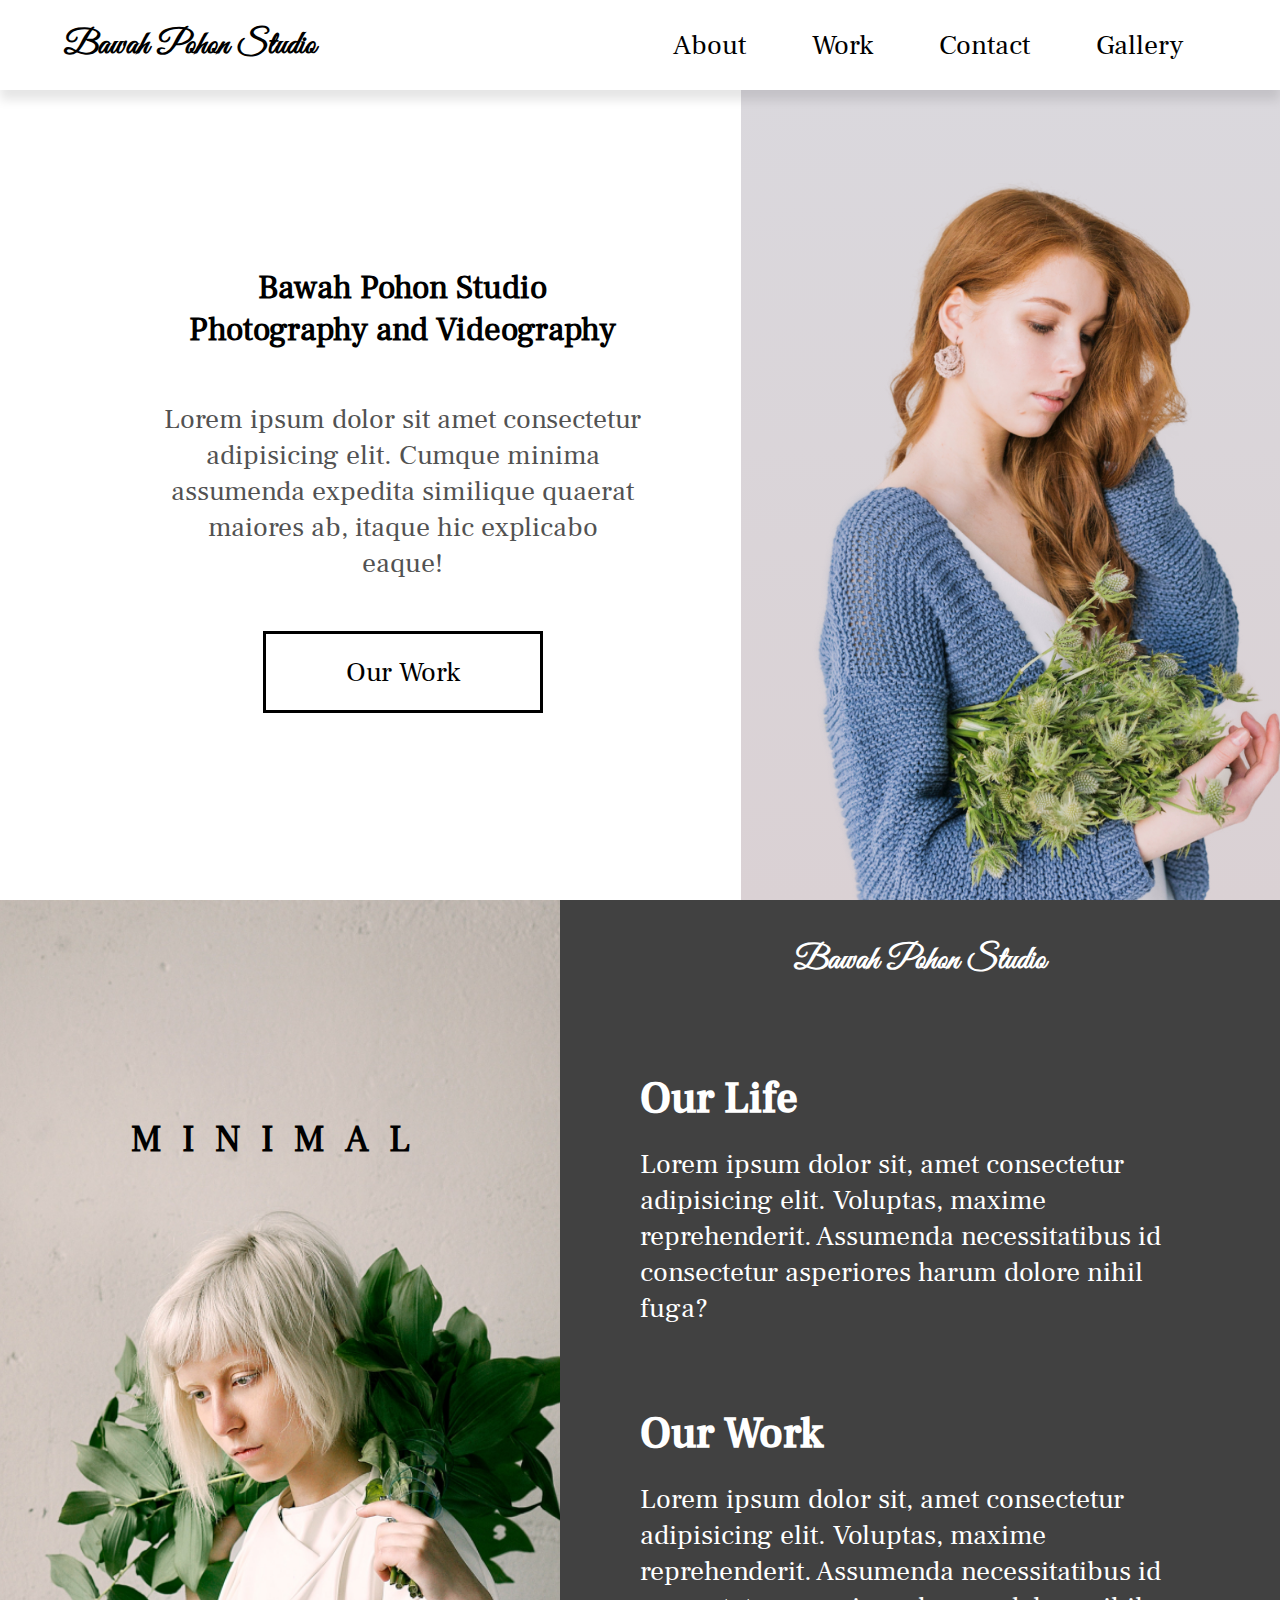
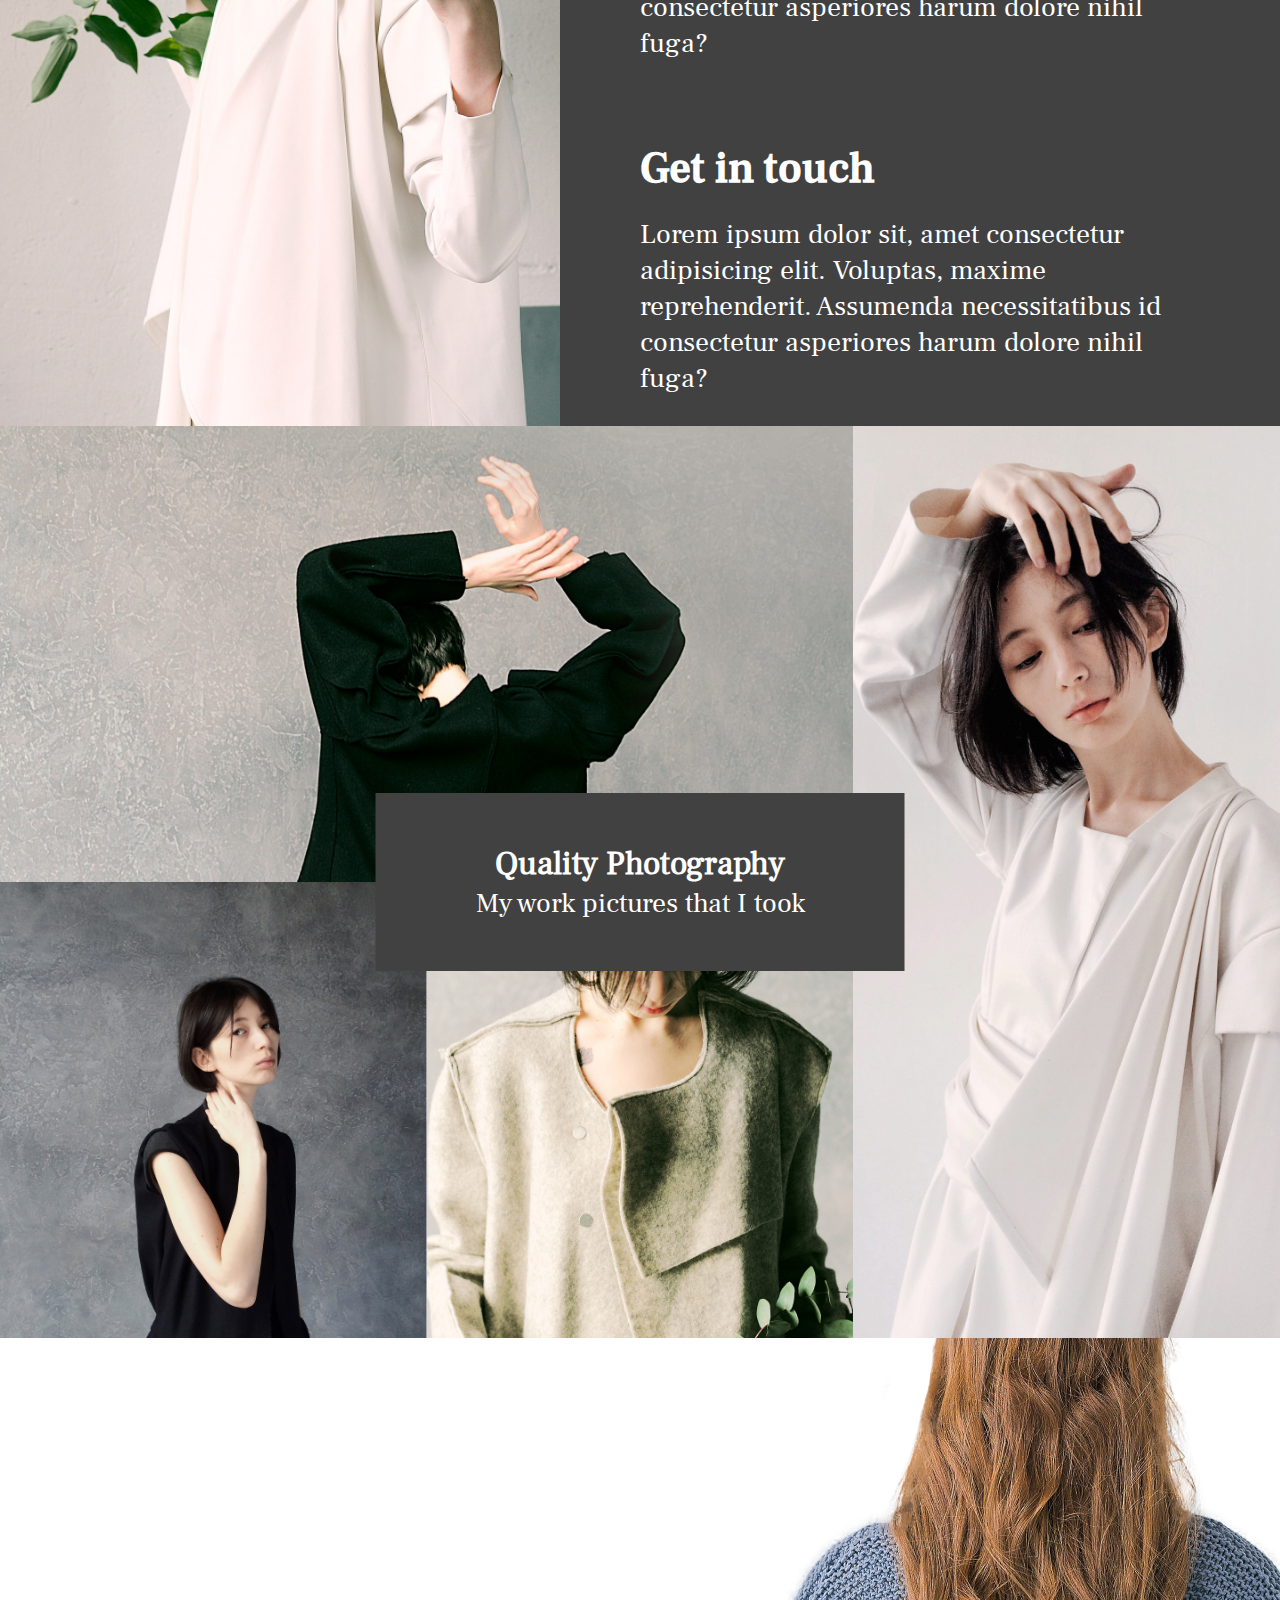
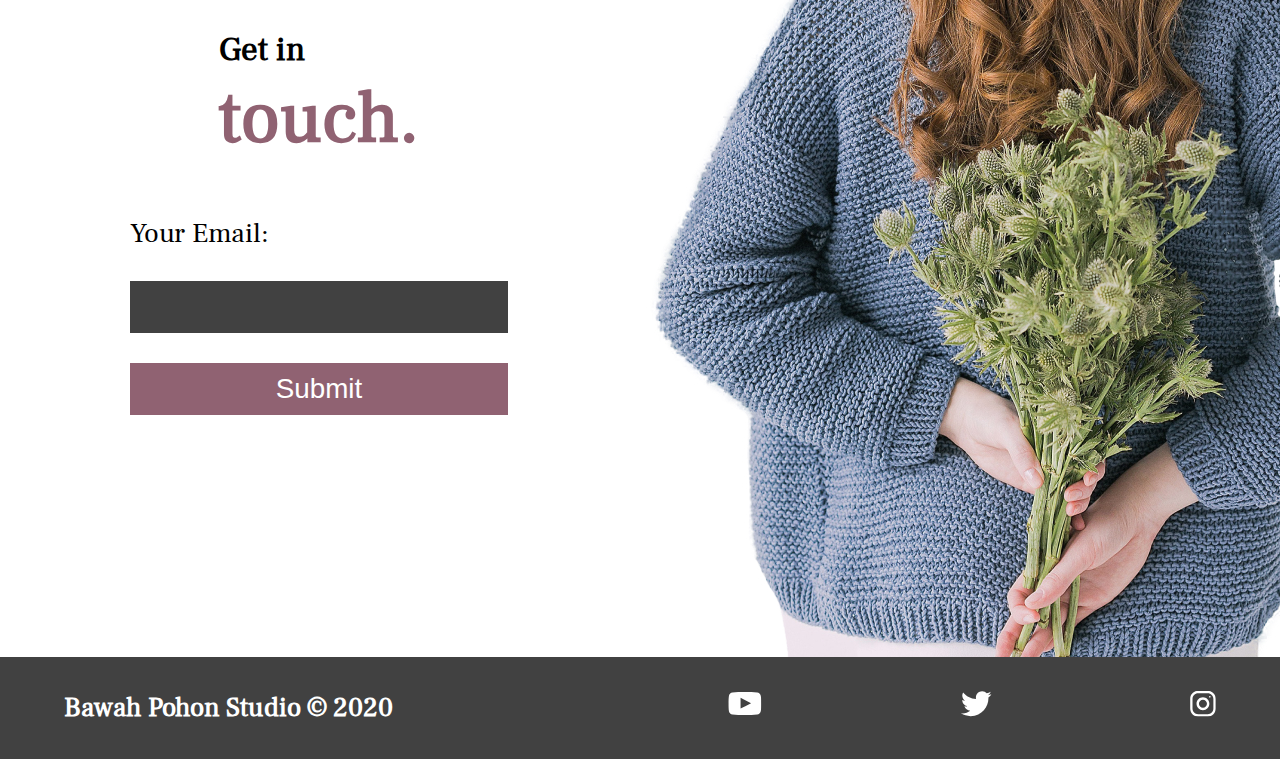
==== index.html @ bdc80bee "push" ====
<!DOCTYPE html>
<html lang="en">
  <head>
    <meta charset="UTF-8" />
    <meta name="viewport" content="width=device-width, initial-scale=1.0" />
    <meta http-equiv="X-UA-Compatible" content="ie=edge" />
    <meta
      name="description"
      content="Professional Photographer available for weddings and special events."
    />
    <meta name="robots" content="index,follow" />
    <link rel="stylesheet" href="./style.css" />
    <link rel="icon" href="./img/LOGO-07.png">
    <title>Bawah Pohon Studio | Photography and Videography</title>
  </head>
  <body>
    <header class="main-head">
      <nav>
        <h1 id="logo">Bawah Pohon Studio</h1>
        <ul class="nav-links">
          <li><a href="#about">About</a></li>
          <li><a href="#work">Work</a></li>
          <li><a href="#contact">Contact</a></li>
          <li class="dropdown"><a href="gallery.html">Gallery</a></li>
        </ul>
        
        <div class="burger">
          <span class="line1"></span>
          <span class="line2"></span>
          <span class="line3"></span>
        </div>
      </nav>
    </header>
    <main>
      <section class="hero">
        <div class="hero-introduction flex">
          <h2>
            Bawah Pohon Studio <br />
            Photography and Videography
          </h2>
          <p>
            Lorem ipsum dolor sit amet consectetur adipisicing elit. Cumque
            minima assumenda expedita similique quaerat maiores ab, itaque hic
            explicabo eaque!
          </p>
          <a href="#gallery">Our Work</a>
        </div>
        <div class="hero-images">
          <img
            class="hero-elena"
            src="./img/elena-joy.png"
            alt="picture of elena joy"
          />
          <img src="./img/plant1.png" alt="" class="plant1 plant" />
          <img src="./img/plant2.png" alt="" class="plant2 plant" />
        </div>
      </section>
      <section class="about" id="about">
        <div class="about-image">
          <h5>MINIMAL</h5>
          <img src="./img/about-image.png" alt="portrait-picture" />
        </div>
        <div class="about-text flex" id="work">
          <h2>Bawah Pohon Studio</h2>
          <div class="about-life">
            <h3>Our Life</h3>
            <p>
              Lorem ipsum dolor sit, amet consectetur adipisicing elit.
              Voluptas, maxime reprehenderit. Assumenda necessitatibus id
              consectetur asperiores harum dolore nihil fuga?
            </p>
          </div>
          <div class="about-work">
            <h3>Our Work</h3>
            <p>
              Lorem ipsum dolor sit, amet consectetur adipisicing elit.
              Voluptas, maxime reprehenderit. Assumenda necessitatibus id
              consectetur asperiores harum dolore nihil fuga?
            </p>
          </div>
          <div class="about-contact">
            <h3>Get in touch</h3>
            <p>
              Lorem ipsum dolor sit, amet consectetur adipisicing elit.
              Voluptas, maxime reprehenderit. Assumenda necessitatibus id
              consectetur asperiores harum dolore nihil fuga?
            </p>
          </div>
        </div>
      </section>
      <div class="gallery" id="gallery">
        <header class="gallery-head">
          <h2>Quality Photography</h2>
          <p>My work pictures that I took</p>
        </header>
        <img class="gallery1" src="./img/gallery-1.jpg" alt="man in suit" />
        <img class="gallery2" src="./img/gallery-2.jpg" alt="lady in coat" />
        <img class="gallery3" src="./img/gallery-3.jpg" alt="lady in t-shirt" />
        <img class="gallery4" src="./img/gallery-4.jpg" alt="lady in jacket" />
      </div>
      <section class="contact" id="contact">
        <div class="form-wrapper flex">
          <h2>
            Get in <br />
            <span> touch.</span>
          </h2>
          <form>
            <label for="email">Your Email:</label>
            <input type="email" id="email" required />
            <button type="submit">Submit</button>
          </form>
        </div>
        <img src="./img/contact-image.jpg" alt="elena-joy" />
      </section>
    </main>
    <footer>
      <h4>Bawah Pohon Studio &copy; 2020</h4>
      <ul>
        <li>
          <a href="#"
            ><img src="./img/youtube-symbol 1.svg" alt="youtube-social-media"
          /></a>
        </li>
        <li>
          <a href="#"
            ><img src="./img/twitter 1.svg" alt="twitter-social-media"
          /></a>
        </li>
        <li>
          <a href="#"><img src="./img/instagram 1.svg" alt="instagram"/></a>
        </li>
      </ul>
    </footer>

    <script src="app.js"></script>
  </body>
</html>
---- style.css ----
/* Global Styles */

* {
  margin: 0;
  padding: 0;
  box-sizing: border-box;
}

@font-face {
  font-family: "Ruhl";
  src: url("/fonts/FrankRuhlLibre-Regular.ttf");
}
@font-face {
  font-family: "Ruhl Medium";
  src: url("/fonts/FrankRuhlLibre-Medium.ttf");
}
@font-face {
  font-family: "Vibes";
  src: url("/fonts/GreatVibes-Regular.ttf");
}

html {
  font-size: 62.5%;
  --header1: calc(2rem + 1vw);
  --header2: calc(2rem + 1vw);
  --header3: calc(3rem + 1vw);
  --header4: calc(2.4rem + 1vw);
  --text: calc(1.5rem + 1vw);
  --big: calc(6rem + 1vw);
  --special-color: #906272;
  --background-color: #414141;
  --gray-text: #525252;
  scroll-behavior: smooth;
}

h1 {
  font-size: var(--header1);
}
li,
button,
label,
input,
a,
p {
  font-size: var(--text);
}
h2 {
  font-size: var(--header2);
}
h3 {
  font-size: var(--header3);
}
h4,
h5 {
  font-size: var(--header4);
}

ul {
  list-style: none;
}
a {
  text-decoration: none;
  color: black;
}
.flex {
  display: flex;
  flex-direction: column;
  justify-content: center;
  align-items: center;
}
body {
  font-family: "Ruhl", sans-serif;
  animation: opening 1s ease-in-out forwards;
}
h1 {
  font-family: "Vibes", sans-serif;
}

/* Nav Section */
.main-head {
  box-shadow: 0px 10px 10px rgba(0, 0, 0, 0.1);
  z-index: 2;
  position: relative;
}

nav {
  width: 90%;
  margin: auto;
  display: flex;
  align-items: center;
  min-height: 10vh;
  padding: 2rem 0rem;
}

#logo {
  
    flex: 1 1 20rem;
}
.nav-links {
  display: flex;
  justify-content: space-around;
  flex: 1 1 20rem;
}
.hero {
  min-height: 90vh;
  width: 95%;
  margin: 0 0 0 auto;
  display: flex;
  flex-wrap: wrap;
  overflow: hidden;
}

.hero-introduction {
  flex: 2 1 40rem;
  text-align: center;
  font-size: 5rem;
}
.hero-introduction p {
  padding: 5rem 10rem;
  color: var(--gray-text);
}
.hero-introduction h2 {
  padding-top: 3rem;
}
.hero-introduction a {
  padding: 2rem 8rem;
  border: 3px solid black;
  margin-bottom: 4rem;
}

.hero-images {
  flex: 1 1 40rem;
  background: linear-gradient(#dad8dd, #dad1d4);
  position: relative;
  z-index: 1;
}
.hero-elena {
  width: 100%;
  height: 100%;
  object-fit: cover;
}

.plant {
  position: absolute;
  bottom: 0;
  left: -20%;
  z-index: -1;
  transform: translateY(10%) rotateZ(-10deg) rotateX(-90deg);
  animation: plant-entrance 1.5s ease-in-out 0.5s forwards,
    plant-shake 2.5s infinite ease alternate-reverse 2s;
  transform-origin: bottom;
  max-height: 80%;
}
.plant2 {
  left: 40%;
}
.selectbox{
  display:flex;
  flex-wrap: wrap;
  justify-content:center;
  align-items: center;
}
.kotak {
  display: flex;
  
  
}
.kotak input{
  display: flex;
  width:5rem;
}
.kotak button{
  display: flex;
}
.kotak select {
  background-color: white;
  color: black;
  padding :12px;
  width: 250px;
  border :none;
  font-size: 20px;
  box-shadow: 0 5px 25px rgba(0, 0, 0, 0.2);
  -webkit-appearance: button;
  appearance: button;
  outline :none;
}

.kotakbefore {
  content: f13a;
  font-family: FontAwesome;
  position: absolute;
  top: 0;
  right :0;
  width: 20%;
  height: 100%;
  text-align :center;
  font-size: 28px;
  line-height: 45px;
  color: rgba(255, 255, 255, 0.5);
  background-color: rgba(255, 255, 255, 0.1);
  pointer-events: none;
}

.kotakhoverbefore {
  color: rgba(255, 255, 255, 0.6);
  background-color: rgba(255, 255, 255, 0.2);
}

.kotak select option {
  padding: 30px;
}

/*ANIMATIONS */

@keyframes opening {
  from {
    opacity: 0;
  }
  to {
    opacity: 1;
  }
}

@keyframes plant-entrance {
  from {
    transform: translateY(10%) rotateZ(-10deg) rotateX(-90deg);
  }
  to {
    transform: translateY(0%) rotateZ(0deg) rotateX(0deg);
  }
}
@keyframes plant-shake {
  from {
    transform: rotateZ(-5deg);
  }
  to {
    transform: rotateZ(0deg);
  }
}

.burger,
.menu-check {
  display: none;
}

/* ABOUT SECTION */

.about {
  min-height: 100vh;
  display: flex;
  flex-wrap: wrap;
}
.about-text {
  color: white;
  background: var(--background-color);
  flex: 2 1 40rem;
  justify-content: space-around;
}
.about-text div {
  padding: 3rem 8rem;
}
.about-text h3 {
  padding: 2rem 0rem;
  font-family: "Ruhl Medium";
}
.about-text h2 {
  font-family: "Vibes";
  padding: 4rem;
}
.about-image {
  flex: 1 1 40rem;
  position: relative;
}
.about-image h5 {
  position: absolute;
  letter-spacing: 2rem;
  top: 20%;
  left: 50%;
  transform: translate(-50%, -20%);
}
.about-image img {
  width: 100%;
  height: 100%;
  object-fit: cover;
}
/* Gallery */
.gallery {
  display: grid;
  min-height: 100vh;
  grid-template-columns: repeat(3, 1fr);
  position: relative;
}
.gallery img {
  width: 100%;
  height: 100%;
  object-fit: cover;
}
.gallery1 {
  grid-column: 1/3;
}
.gallery2 {
  grid-column: 3/4;
  grid-row: 1/3;
}
.gallery-head {
  position: absolute;
  top: 50%;
  left: 50%;
  transform: translate(-50%, -50%);
  color: white;
  background: var(--background-color);
  padding: 5rem 10rem;
  text-align: center;
}

/*CONTACT SECTION */

.contact {
  min-height: 90vh;
  display: flex;
  flex-wrap: wrap;
}
.form-wrapper {
  flex: 3 1 40rem;
}
.form-wrapper h2 {
  margin: 5rem 0rem;
}
.form-wrapper span {
  font-size: var(--big);
  color: var(--special-color);
}
.form-wrapper label {
  display: block;
}
.form-wrapper input {
  display: block;
  margin: 3rem 0rem;
  background: var(--background-color);
  color: white;
  border: none;
  padding: 1rem;
}
.form-wrapper button {
  padding: 1rem 8rem;
  background: var(--special-color);
  color: white;
  border: none;
  width: 100%;
}
.contact img {
  flex: 1 1 40rem;
}

/*FOOTER SECTION */
footer {
  background: var(--background-color);
  color: white;
  display: flex;
  padding: 3rem 5%;
  align-items: center;
  flex-wrap: wrap;
}
footer ul {
  display: flex;
  flex: 1 1 40rem;
  justify-content: space-between;
  align-items: center;
}
footer h4 {
  flex: 3 1 40rem;
  font-size: calc(1.4rem + 1vw);
}

button:focus {
  background: var(--background-color);
  color: white;
}
input:focus {
  border: 4px solid rgb(148, 148, 197);
}

@media screen and (max-width: 842px) {
  .hero {
    width: 100%;
  }
  .hero-introduction p {
    padding: 5rem 3rem;
  }
  /* BURGER THING */
  .burger {
    position: relative;
    display: block;
    cursor: pointer;
  }
  .burger span {
    padding: 0.2rem 2rem;
    background: var(--gray-text);
    margin: 0.5rem 0rem;
    display: block;
    transition: all 0.5s ease;
  }
  .nav-links a {
    color: white;
    font-size: var(--header3);
    text-decoration: underline;
  }
  .nav-links {
    background: var(--background-color);
    width: 100%;
    height: 100%;
    position: fixed;
    top: 0;
    left: 100%;
    flex-direction: column;
    align-items: center;
    transition: transform 1s ease;
  }

  .nav-open {
    transform: translateX(-100%);
  }

  .toggle .line1 {
    transform: rotateZ(45deg) translateY(300%);
    background: white;
  }
  .toggle .line2 {
    opacity: 0;
  }
  .toggle .line3 {
    transform: rotateZ(-45deg) translateY(-300%);
    background: white;
  }

  /*About section */
  .about-text div {
    padding: 3rem 3rem;
  }
  /* GALLERY*/
  .gallery img {
    grid-row: auto;
    grid-column: auto;
  }
  .gallery {
    grid-template-columns: repeat(auto-fit, minmax(30rem, 1fr));
  }
  .gallery-head {
    display: none;
  }
  .contact img {
    display: none;
  }
  footer ul {
    order: 1;
  }
  footer h4 {
    order: 2;
    text-align: center;
    padding: 1rem;
  }
}

@media screen and (min-width: 1700px) {
  html {
    --header1: 3rem;
    --header2: 5rem;
    --header3: 4rem;
    --header4: 3rem;
    --text: 3rem;
    --big: 8rem;
  }
}
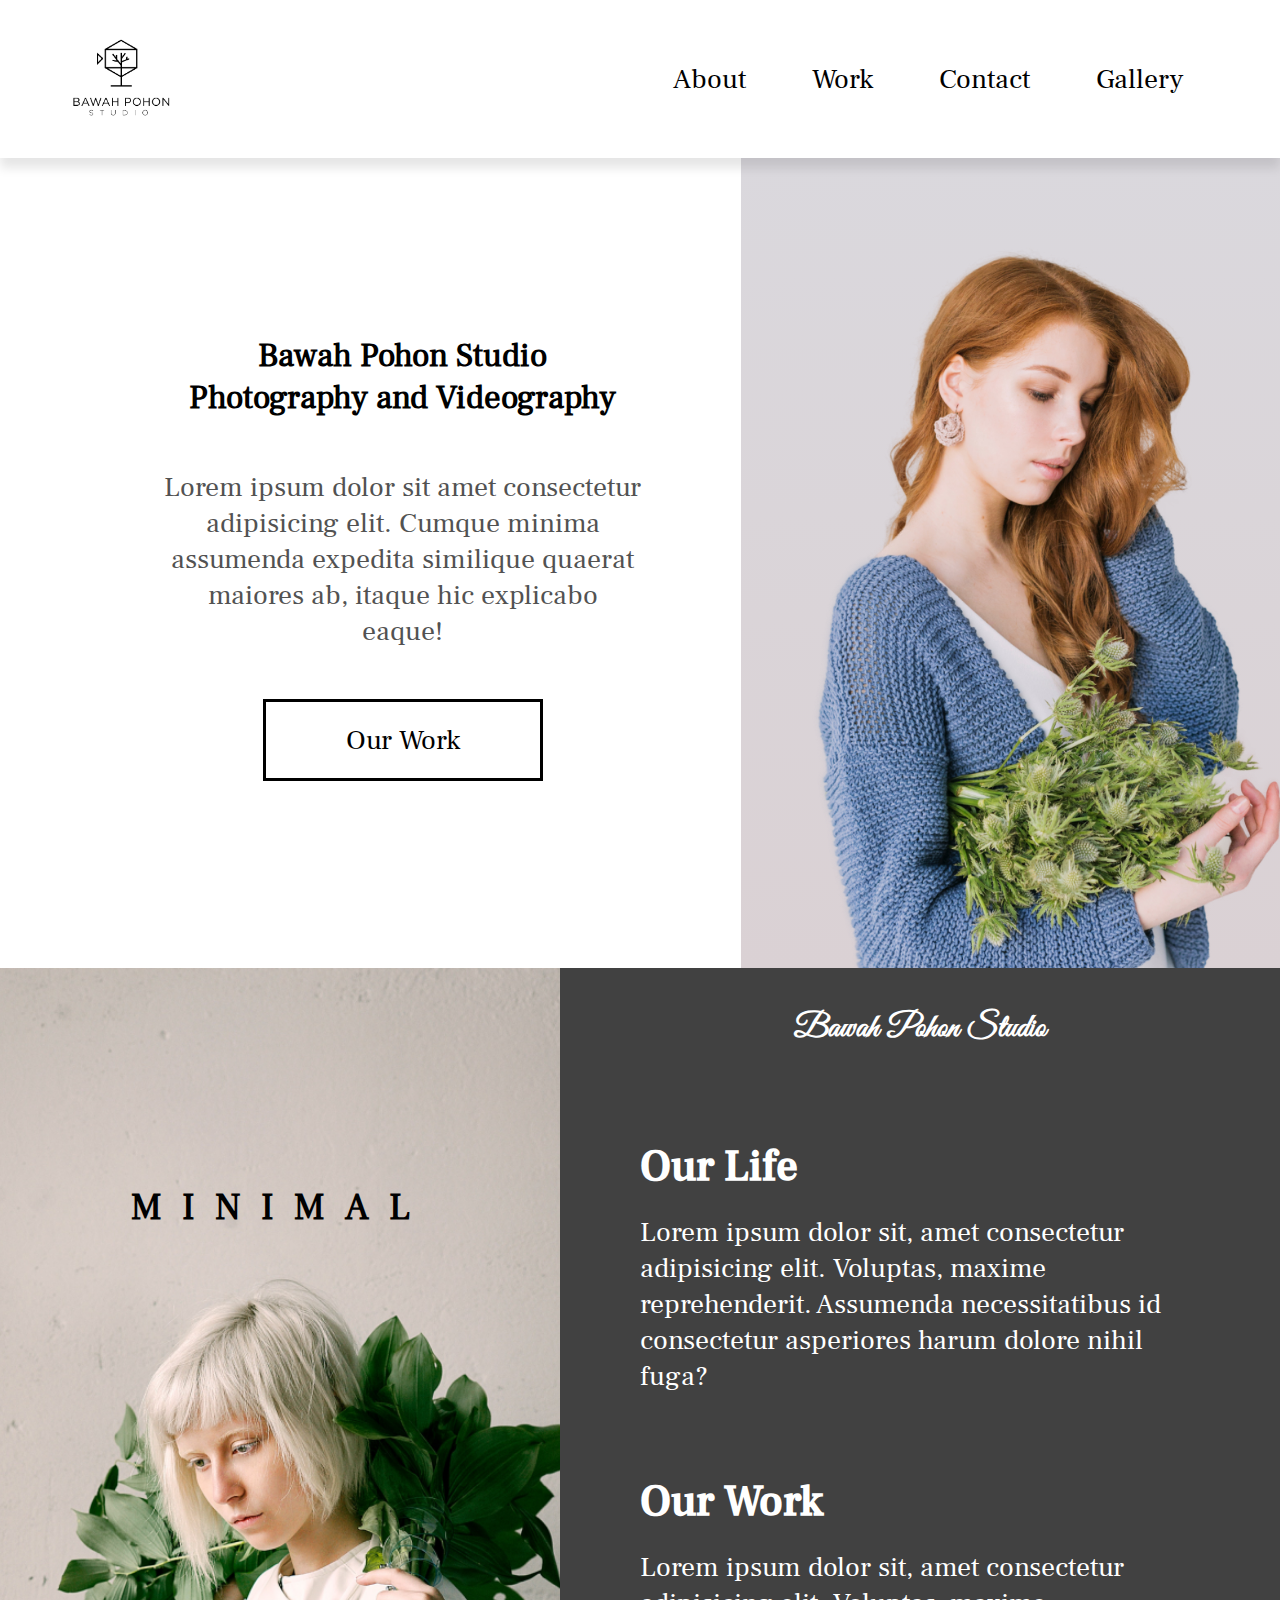
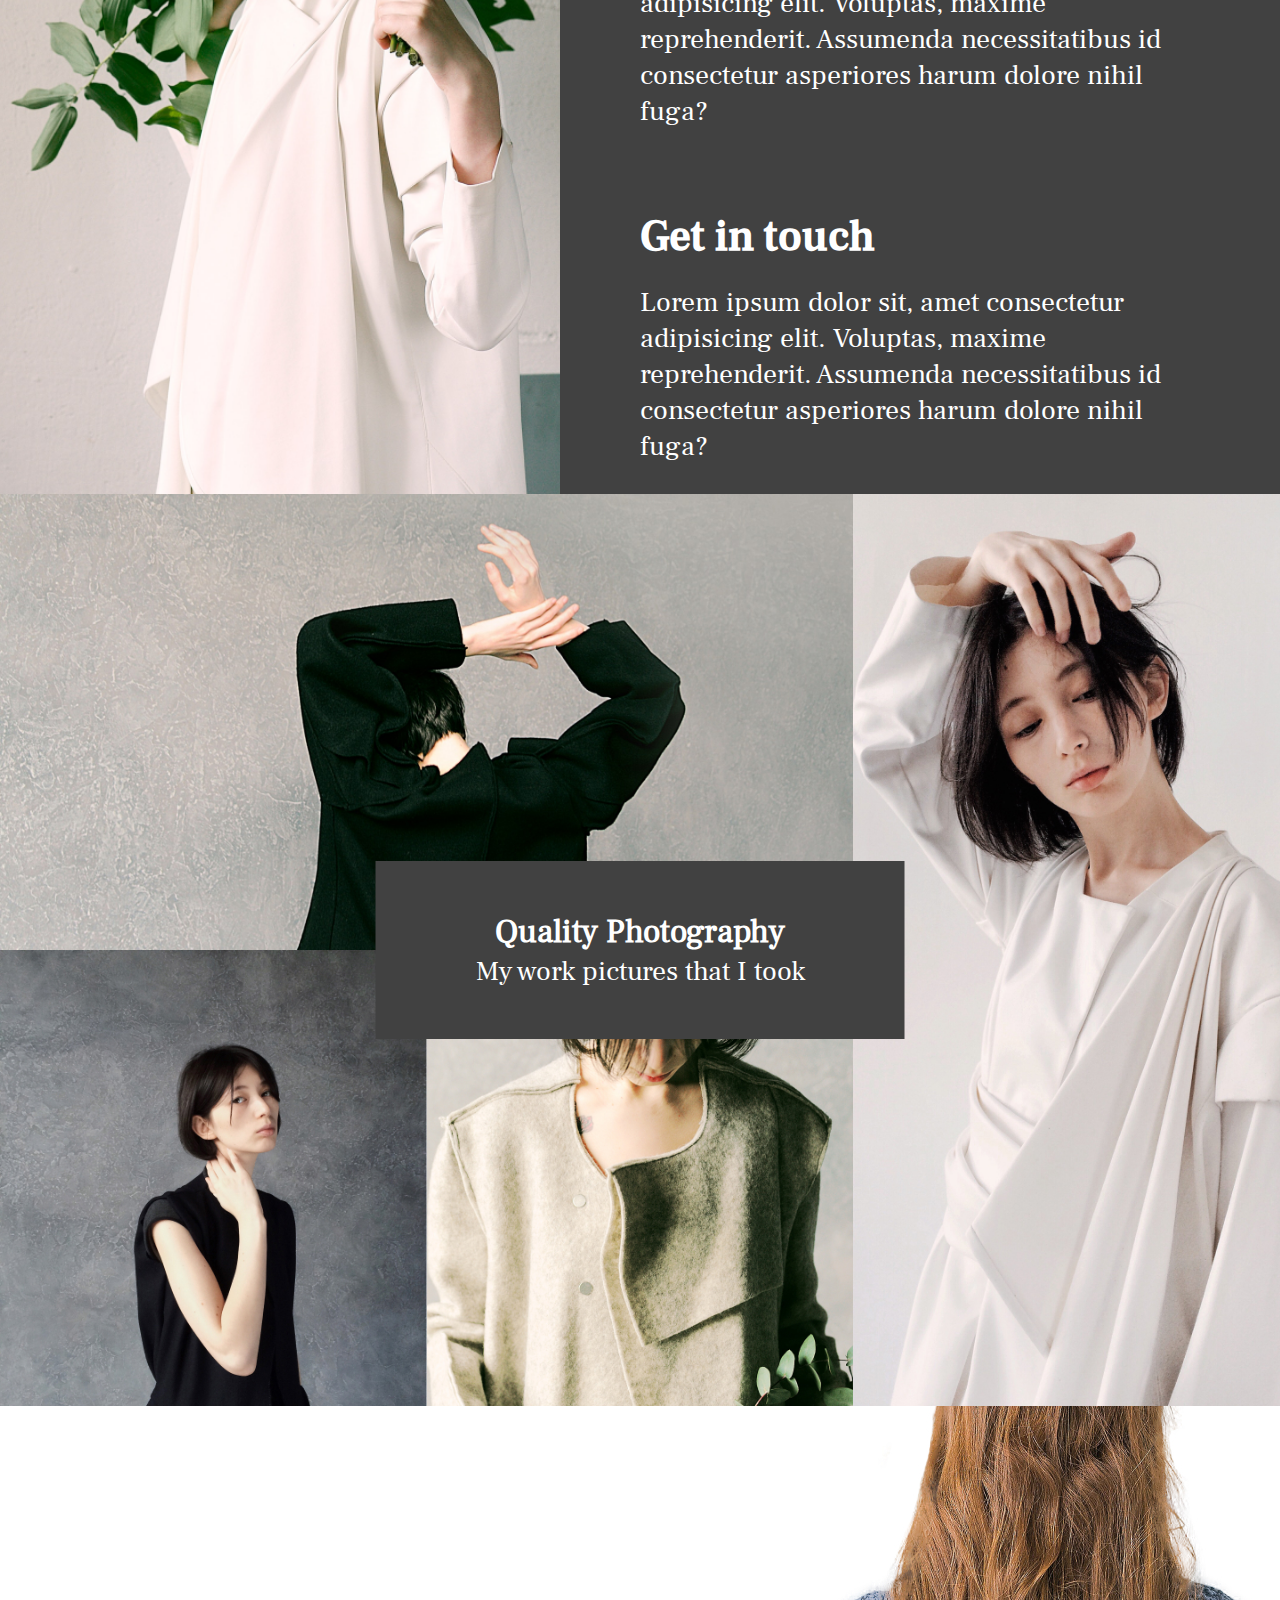
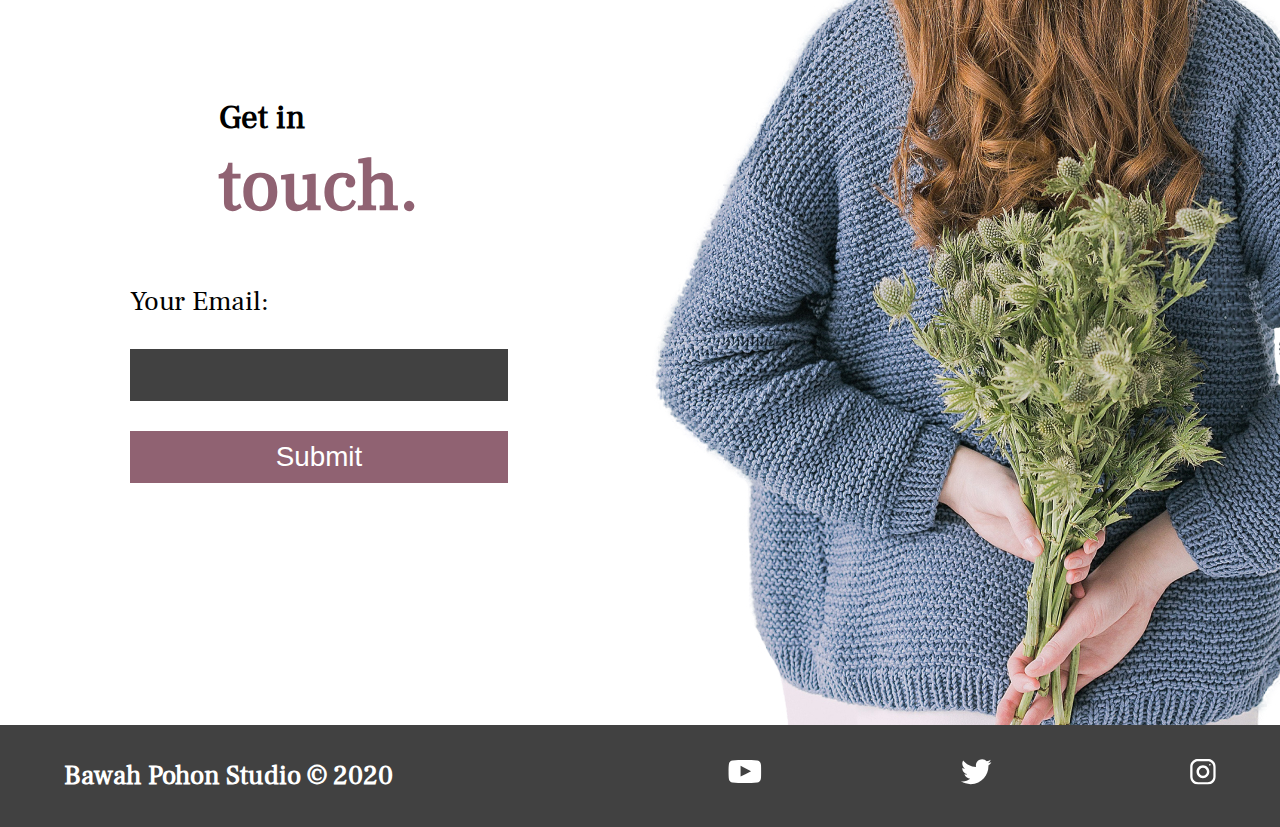
==== commit 18c3b95b: "push" ====
--- a/index.html
+++ b/index.html
@@ -16,7 +16,9 @@
   <body>
     <header class="main-head">
       <nav>
-        <h1 id="logo">Bawah Pohon Studio</h1>
+        <div id="logo">
+          <img src="./img/LOGO-07.png" alt="">
+         </div>   
         <ul class="nav-links">
           <li><a href="#about">About</a></li>
           <li><a href="#work">Work</a></li>
--- a/style.css
+++ b/style.css
@@ -8,15 +8,15 @@
 
 @font-face {
   font-family: "Ruhl";
-  src: url("/fonts/FrankRuhlLibre-Regular.ttf");
+  src: url("../fonts/FrankRuhlLibre-Regular.ttf");
 }
 @font-face {
   font-family: "Ruhl Medium";
-  src: url("/fonts/FrankRuhlLibre-Medium.ttf");
+  src: url("../fonts/FrankRuhlLibre-Medium.ttf");
 }
 @font-face {
   font-family: "Vibes";
-  src: url("/fonts/GreatVibes-Regular.ttf");
+  src: url("../fonts/GreatVibes-Regular.ttf");
 }
 
 html {
@@ -93,9 +93,15 @@
 }
 
 #logo {
-  
+  background-color: transparent;
     flex: 1 1 20rem;
 }
+
+#logo img{
+width: 20%;
+}
+
+
 .nav-links {
   display: flex;
   justify-content: space-around;
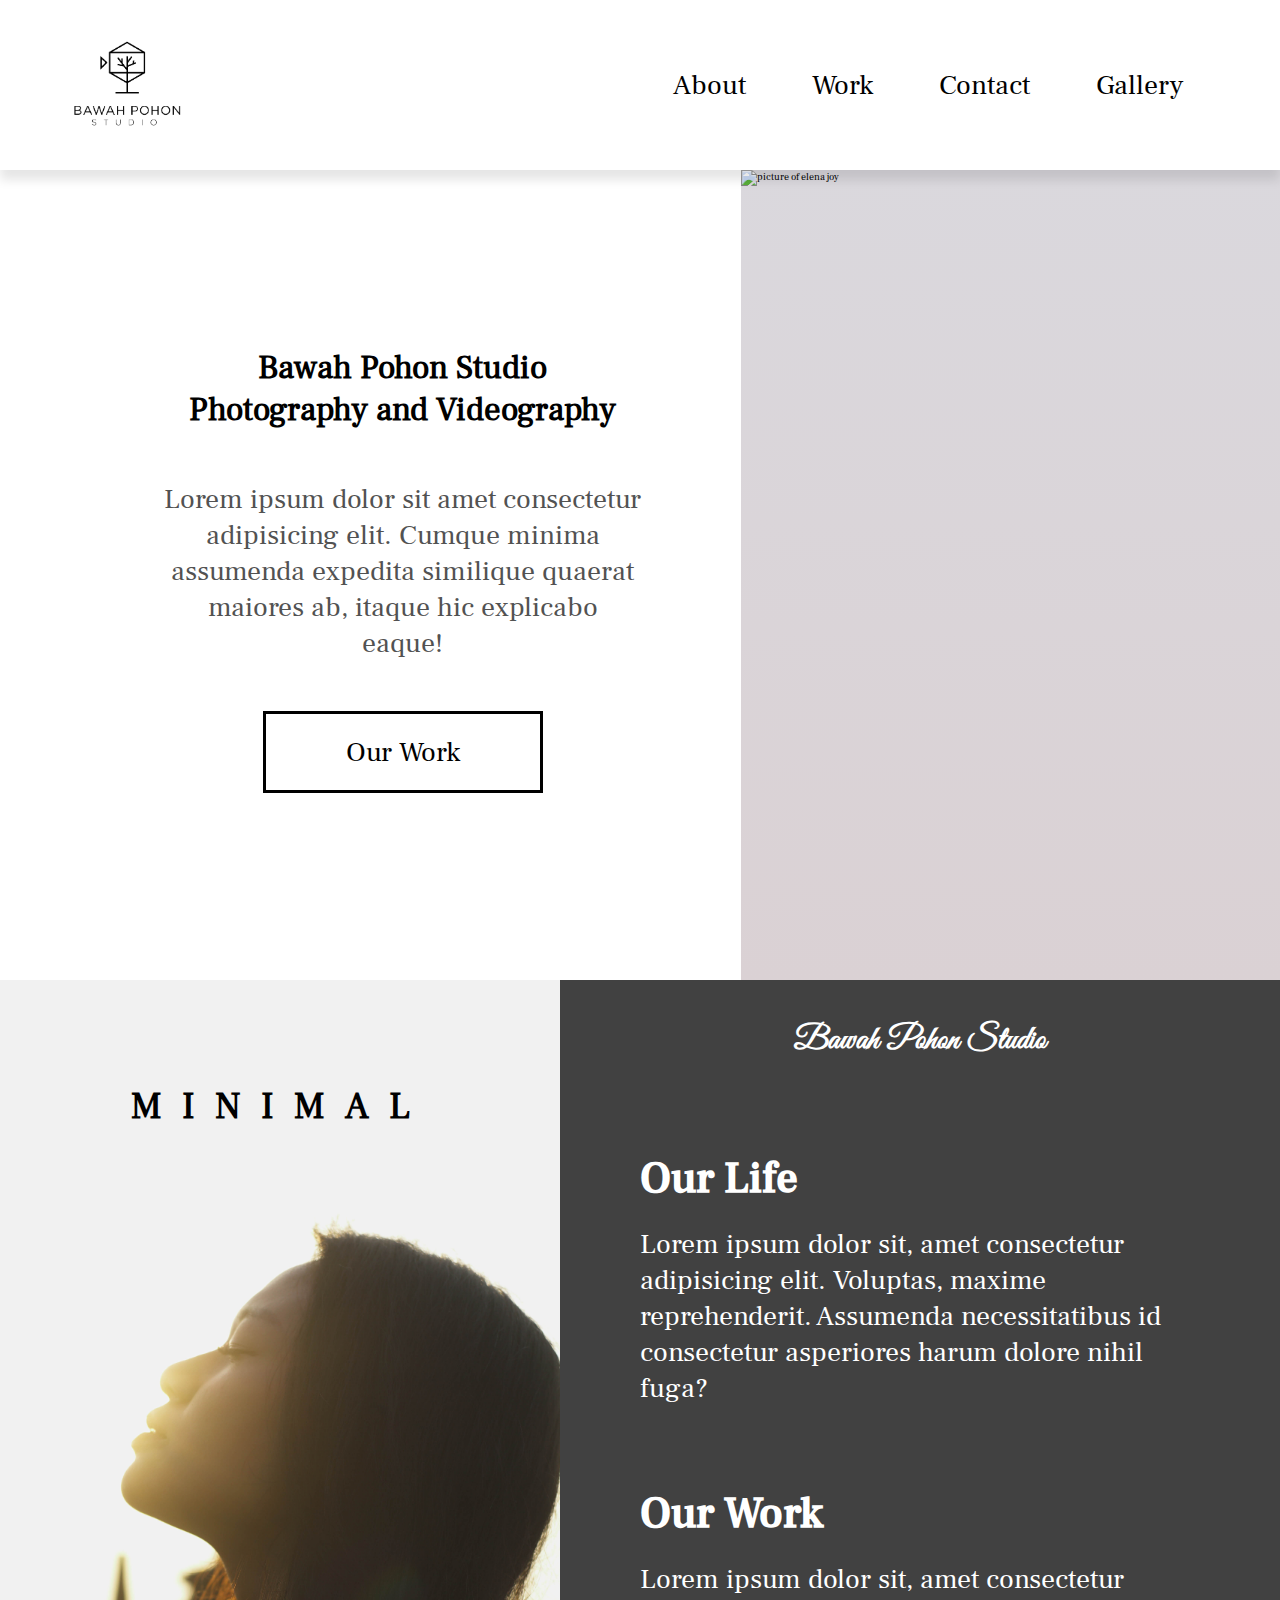
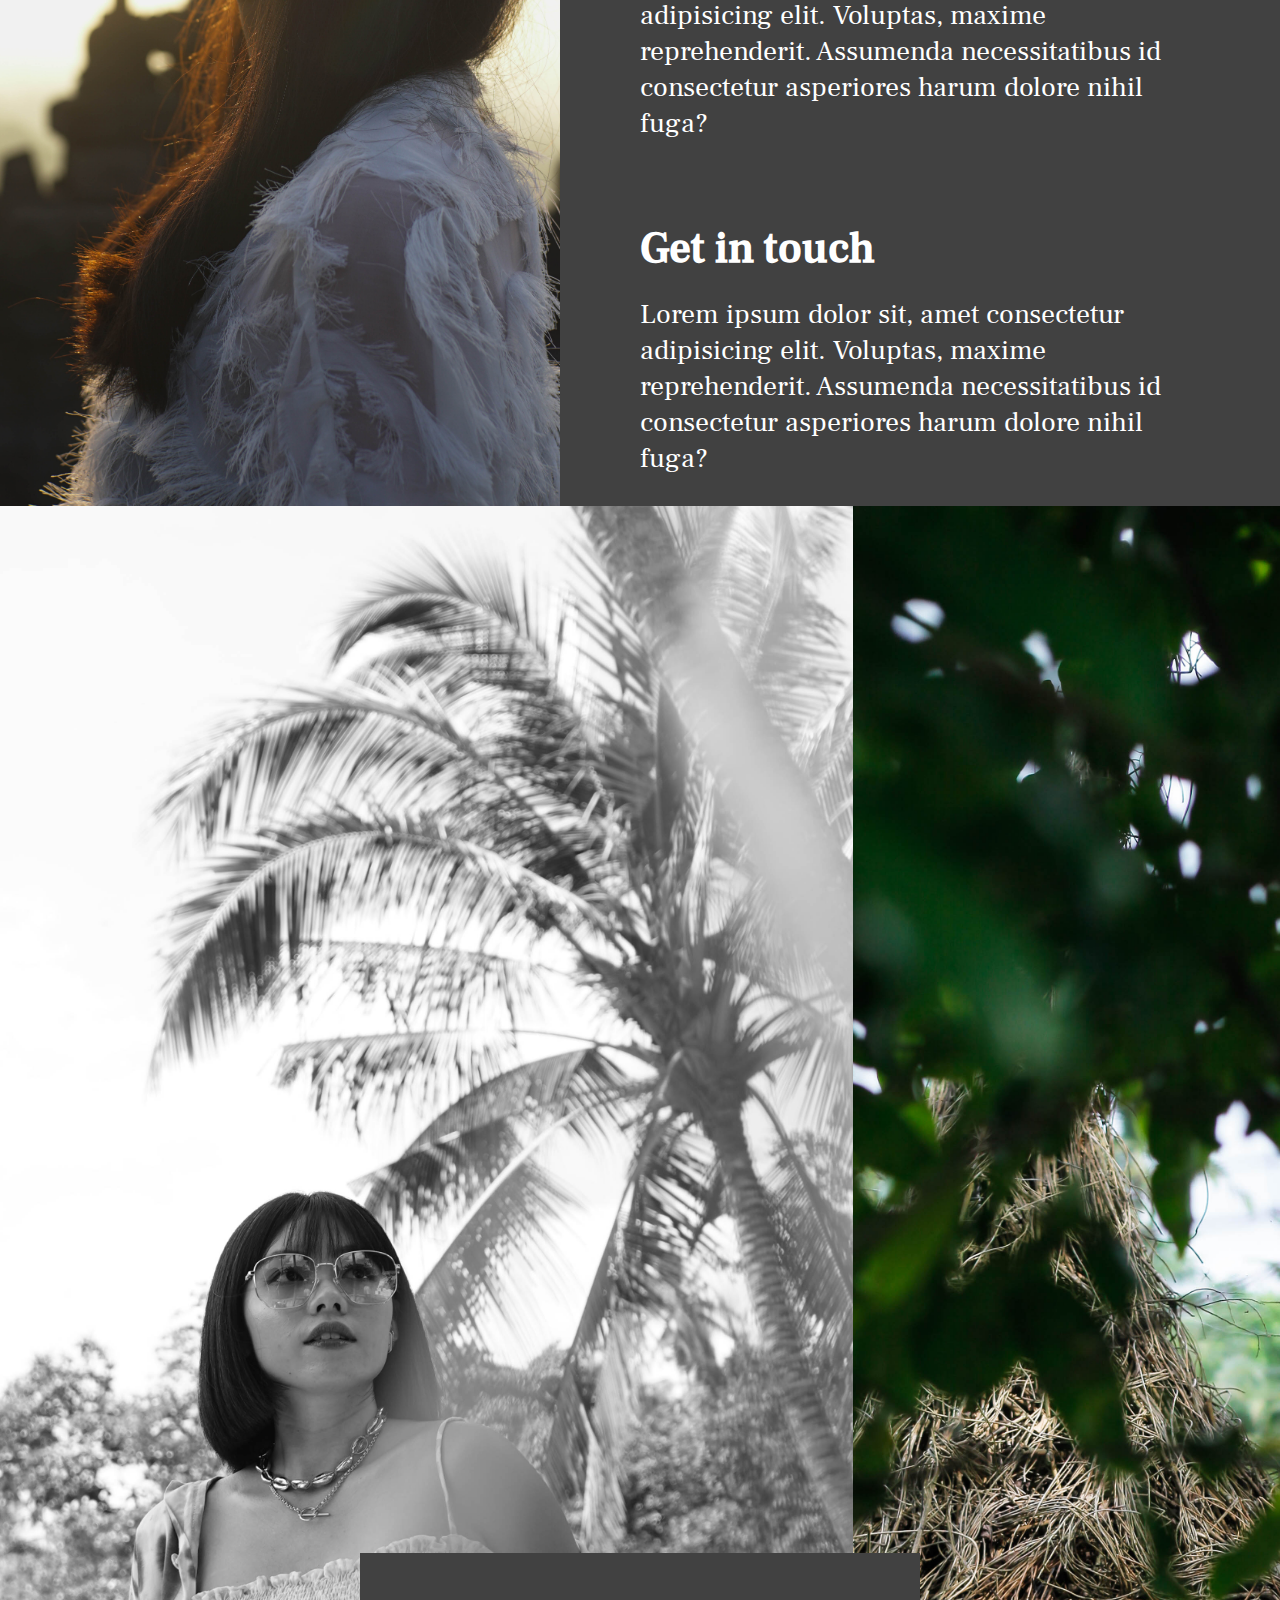
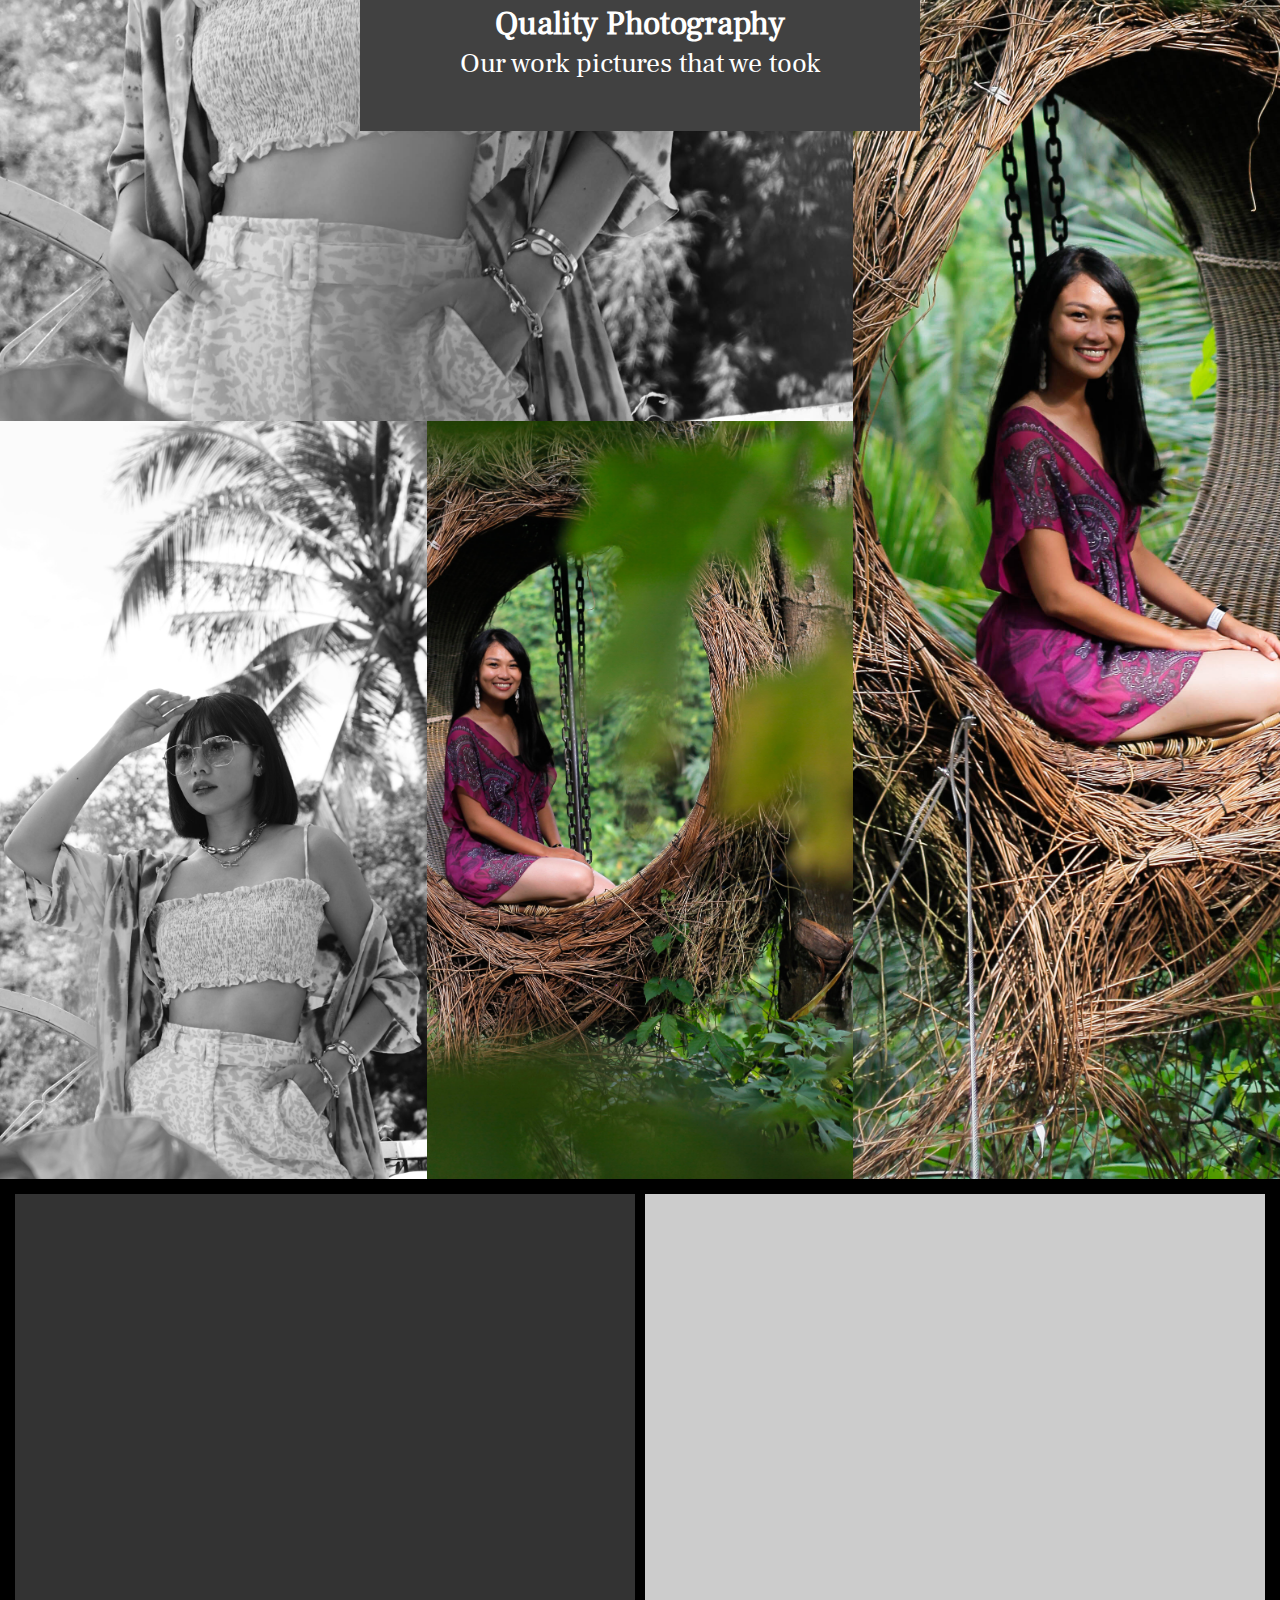
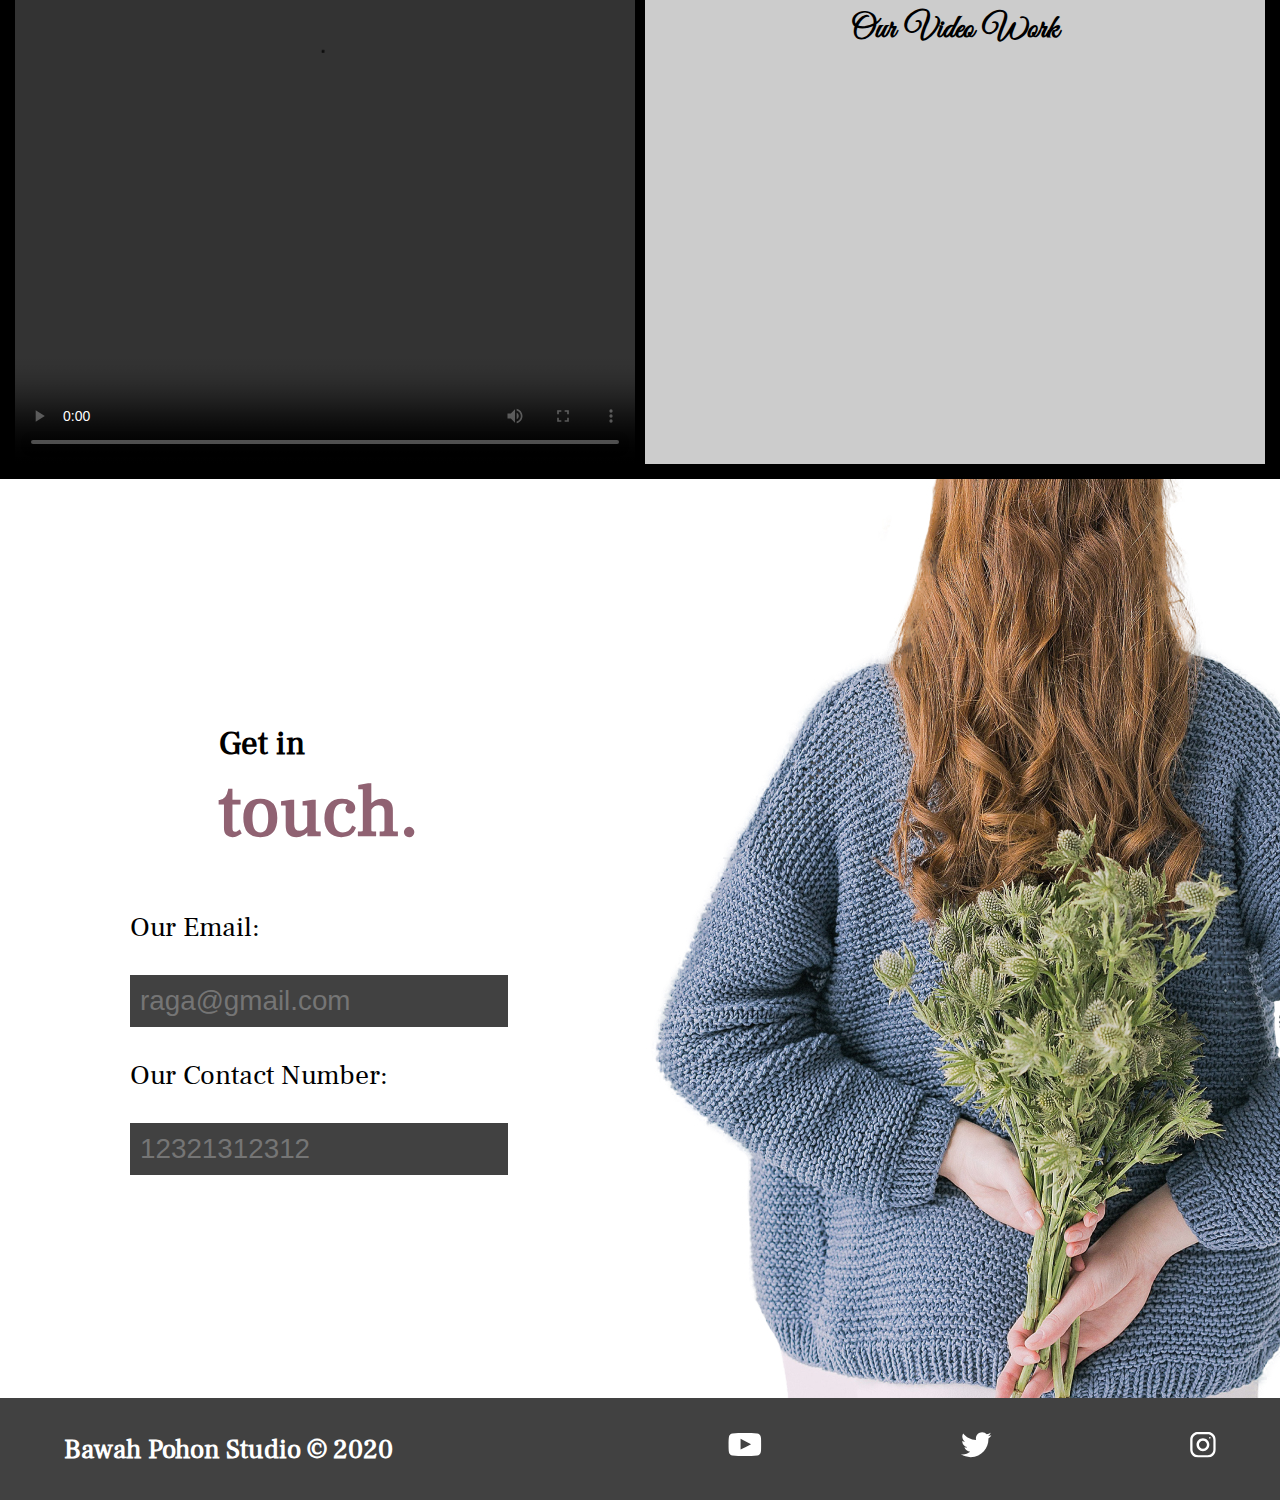
==== commit 63f6fa8f: "push" ====
--- a/index.html
+++ b/index.html
@@ -21,7 +21,7 @@
          </div>   
         <ul class="nav-links">
           <li><a href="#about">About</a></li>
-          <li><a href="#work">Work</a></li>
+          <li><a href="#gallery">Work</a></li>
           <li><a href="#contact">Contact</a></li>
           <li class="dropdown"><a href="gallery.html">Gallery</a></li>
         </ul>
@@ -50,7 +50,7 @@
         <div class="hero-images">
           <img
             class="hero-elena"
-            src="./img/elena-joy.png"
+            src="./img/DSC08259-removebg.png"
             alt="picture of elena joy"
           />
           <img src="./img/plant1.png" alt="" class="plant1 plant" />
@@ -60,7 +60,7 @@
       <section class="about" id="about">
         <div class="about-image">
           <h5>MINIMAL</h5>
-          <img src="./img/about-image.png" alt="portrait-picture" />
+          <img src="./img/DSC05185.JPG" alt="portrait-picture" />
         </div>
         <div class="about-text flex" id="work">
           <h2>Bawah Pohon Studio</h2>
@@ -93,13 +93,23 @@
       <div class="gallery" id="gallery">
         <header class="gallery-head">
           <h2>Quality Photography</h2>
-          <p>My work pictures that I took</p>
+          <p>Our work pictures that we took</p>
         </header>
-        <img class="gallery1" src="./img/gallery-1.jpg" alt="man in suit" />
-        <img class="gallery2" src="./img/gallery-2.jpg" alt="lady in coat" />
-        <img class="gallery3" src="./img/gallery-3.jpg" alt="lady in t-shirt" />
-        <img class="gallery4" src="./img/gallery-4.jpg" alt="lady in jacket" />
+        <img class="gallery1" src="./img/DSC00355.JPG" alt="1 lady" />
+        <img class="gallery2" src="./img/_MG_8923.JPG" alt="2 lady" />
+        <img class="gallery3" src="./img/DSC00357.JPG" alt="lady in t-shirt" />
+        <img class="gallery4" src="./img/_MG_8919.JPG" alt="lady in jacket" />
       </div>
+      <section class="videobox">
+        <div class="videogallery">
+          <video width="auto" controls="">
+            <source src="./img/BOROBUDUR.mp4" type="video/mp4"></video>
+          </video>
+        </div>
+        <div class="videotext">
+          <h2>Our Video Work</h2>
+        </div>
+      </section>
       <section class="contact" id="contact">
         <div class="form-wrapper flex">
           <h2>
@@ -107,9 +117,10 @@
             <span> touch.</span>
           </h2>
           <form>
-            <label for="email">Your Email:</label>
-            <input type="email" id="email" required />
-            <button type="submit">Submit</button>
+            <label for="email">Our Email:</label>
+            <input type="email" id="email" placeholder="raga@gmail.com" readonly />
+            <label for="contactnumber">Our Contact Number:</label>
+            <input type="text" id="email" placeholder="12321312312" readonly />
           </form>
         </div>
         <img src="./img/contact-image.jpg" alt="elena-joy" />
--- a/style.css
+++ b/style.css
@@ -98,7 +98,7 @@
 }
 
 #logo img{
-width: 20%;
+width: 22%;
 }
 
 
@@ -280,7 +280,7 @@
 .about-image h5 {
   position: absolute;
   letter-spacing: 2rem;
-  top: 20%;
+  top: 10%;
   left: 50%;
   transform: translate(-50%, -20%);
 }
@@ -317,6 +317,36 @@
   background: var(--background-color);
   padding: 5rem 10rem;
   text-align: center;
+}
+/*VIDEO SECTION */
+.videobox{
+  display: flex;
+  flex-wrap: wrap;
+  border: solid 1rem;
+  min-height: 100vh;
+}
+.videobox video{
+width: 100%;
+height: 100%;
+}
+.videogallery{
+  background-color:transparent;
+  flex: 1 1 20rem;
+  justify-content: center;
+  border: solid 0.5rem;
+}
+.videotext{
+  flex: 1 1 20rem;
+  display: flex;
+  justify-content: center;
+  flex-direction: column;
+  align-items: center;
+  border: solid 0.5rem;
+  background-color: rgba(0, 0, 0, 0.2);
+}
+
+.videotext h2{
+  font-family: "Vibes", sans-serif;
 }
 
 /*CONTACT SECTION */
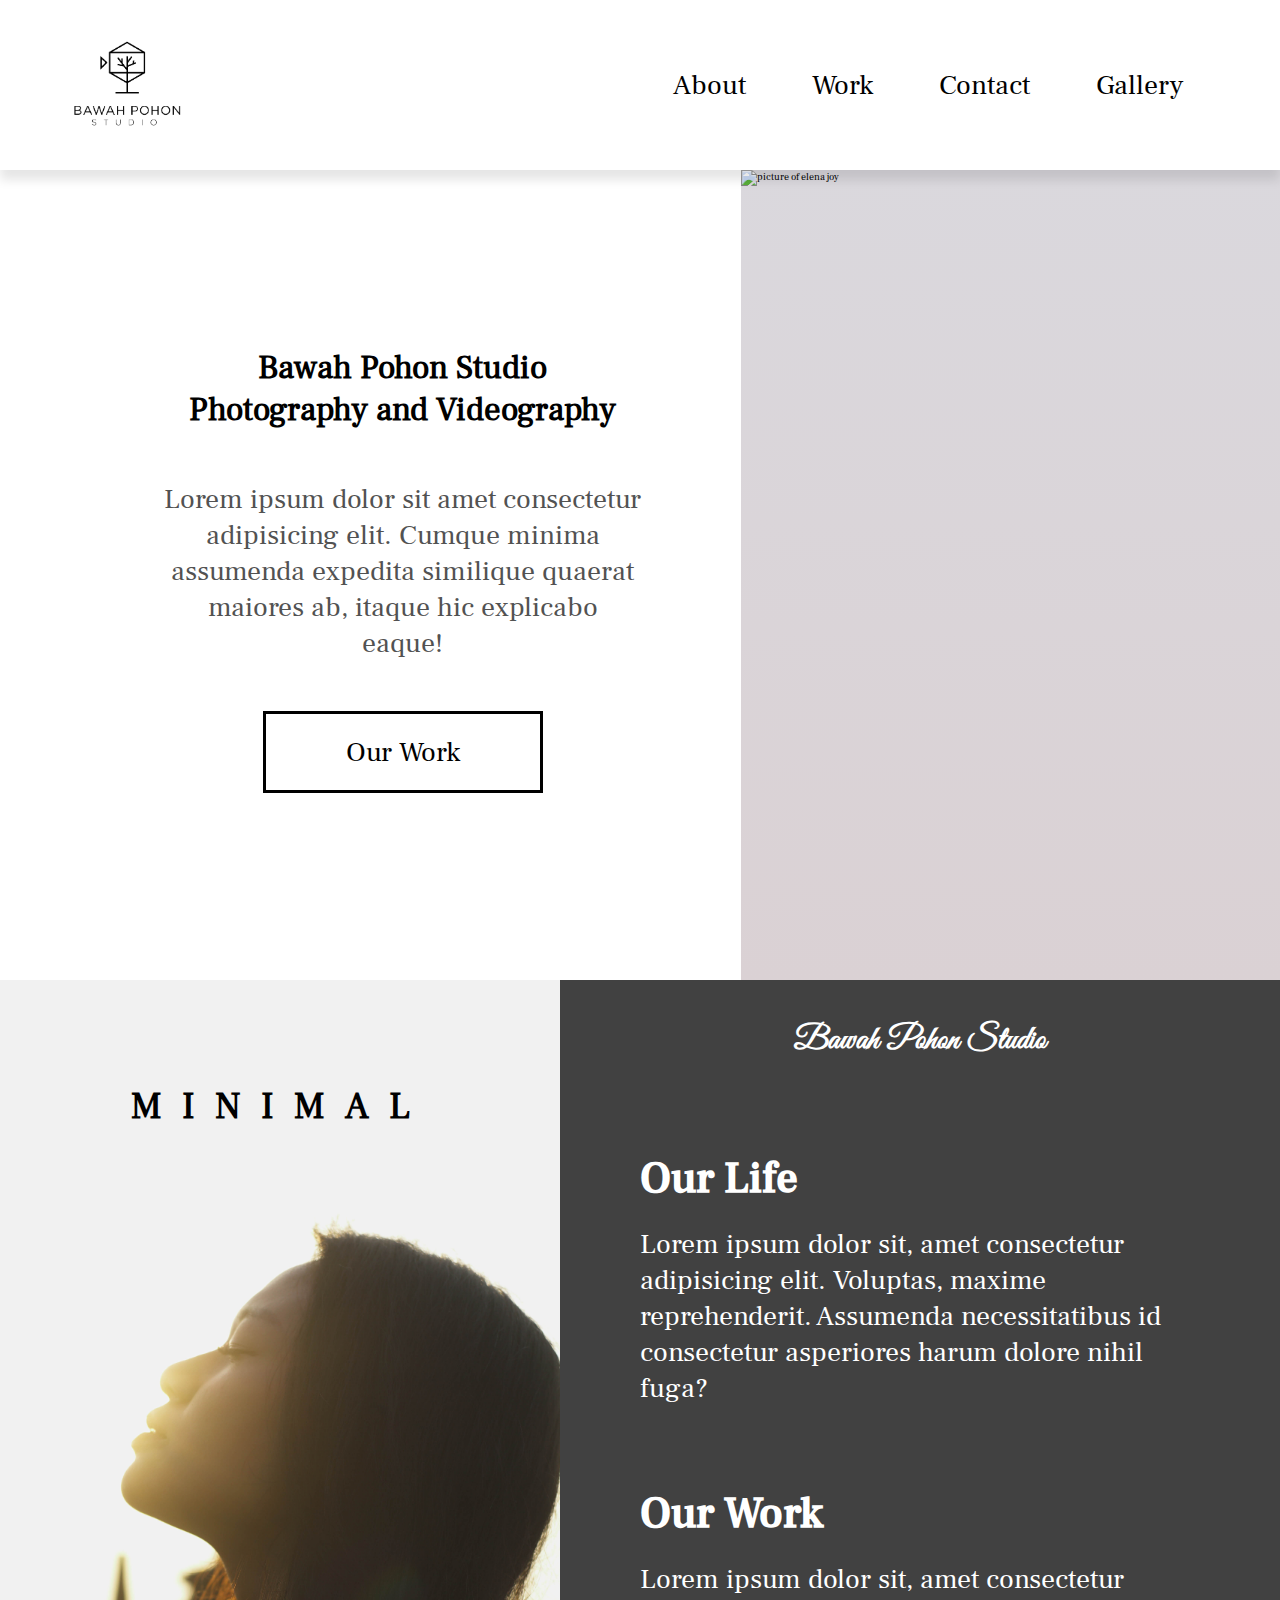
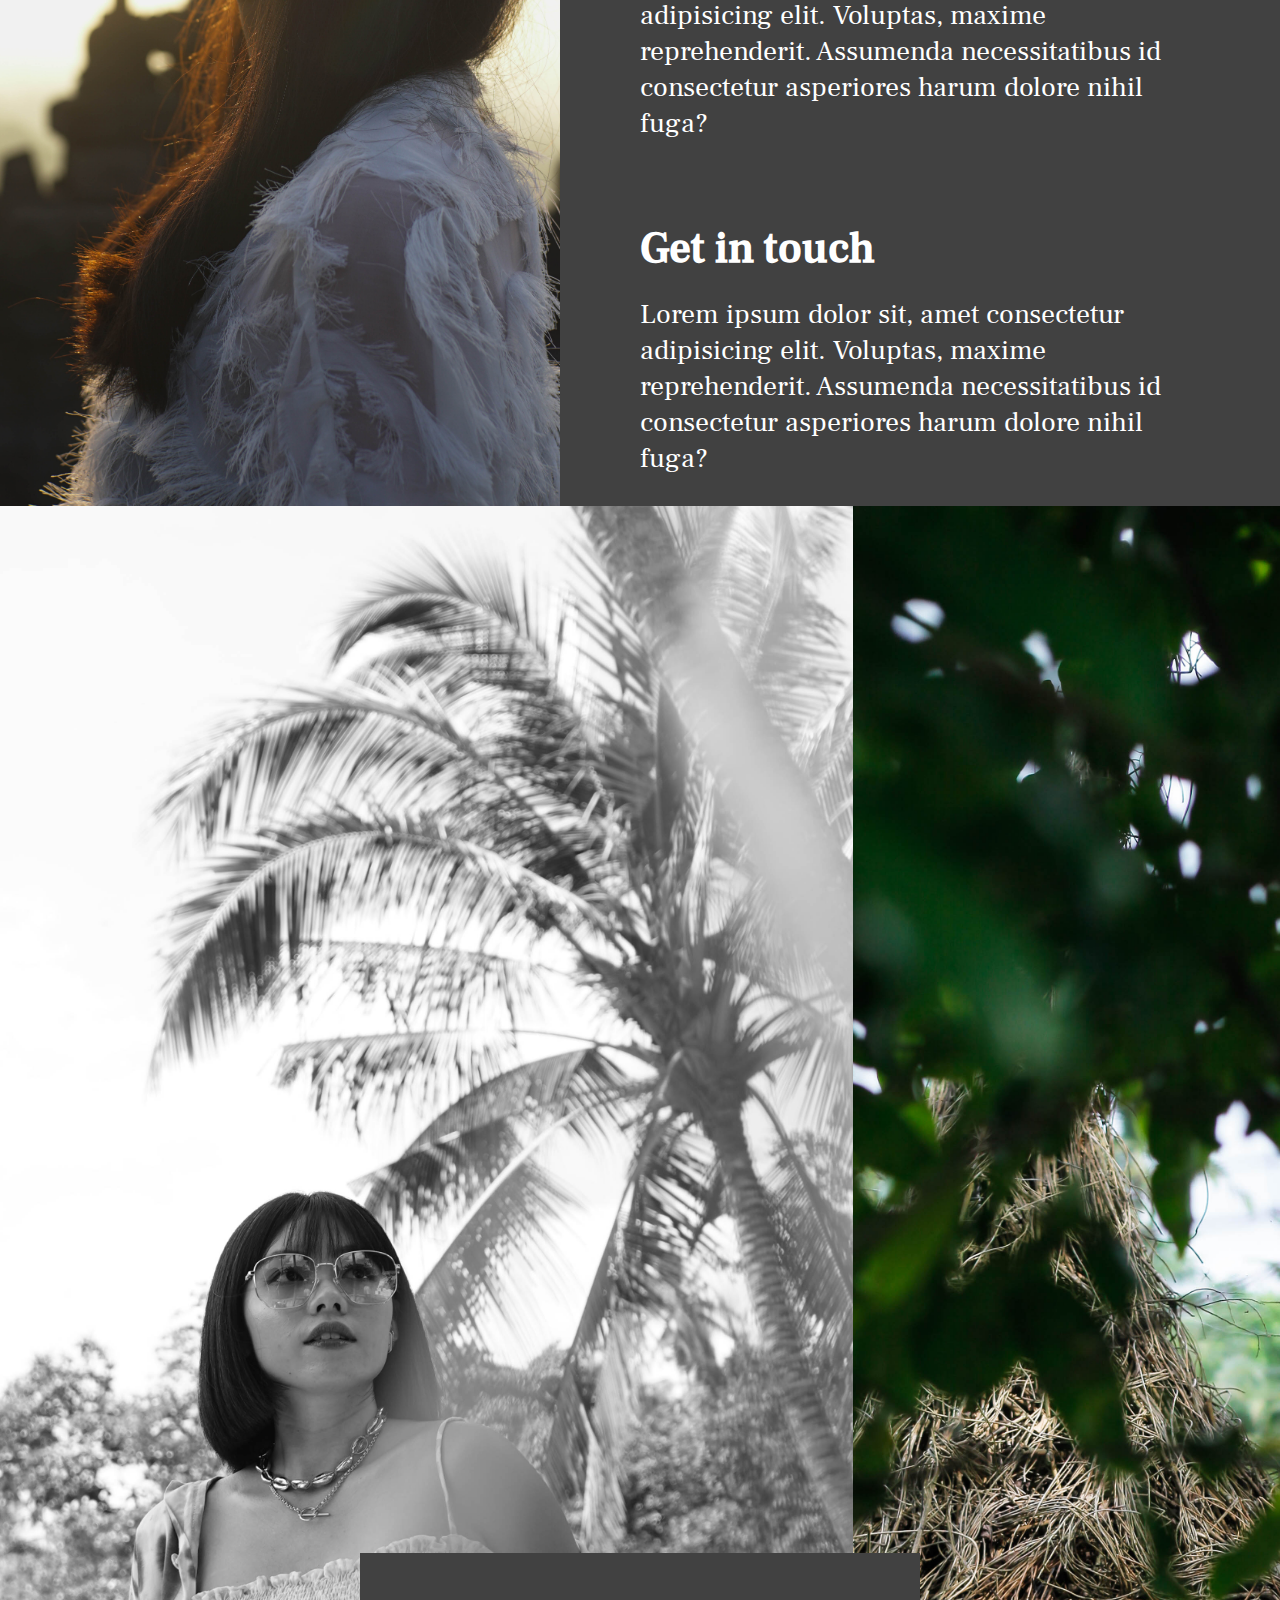
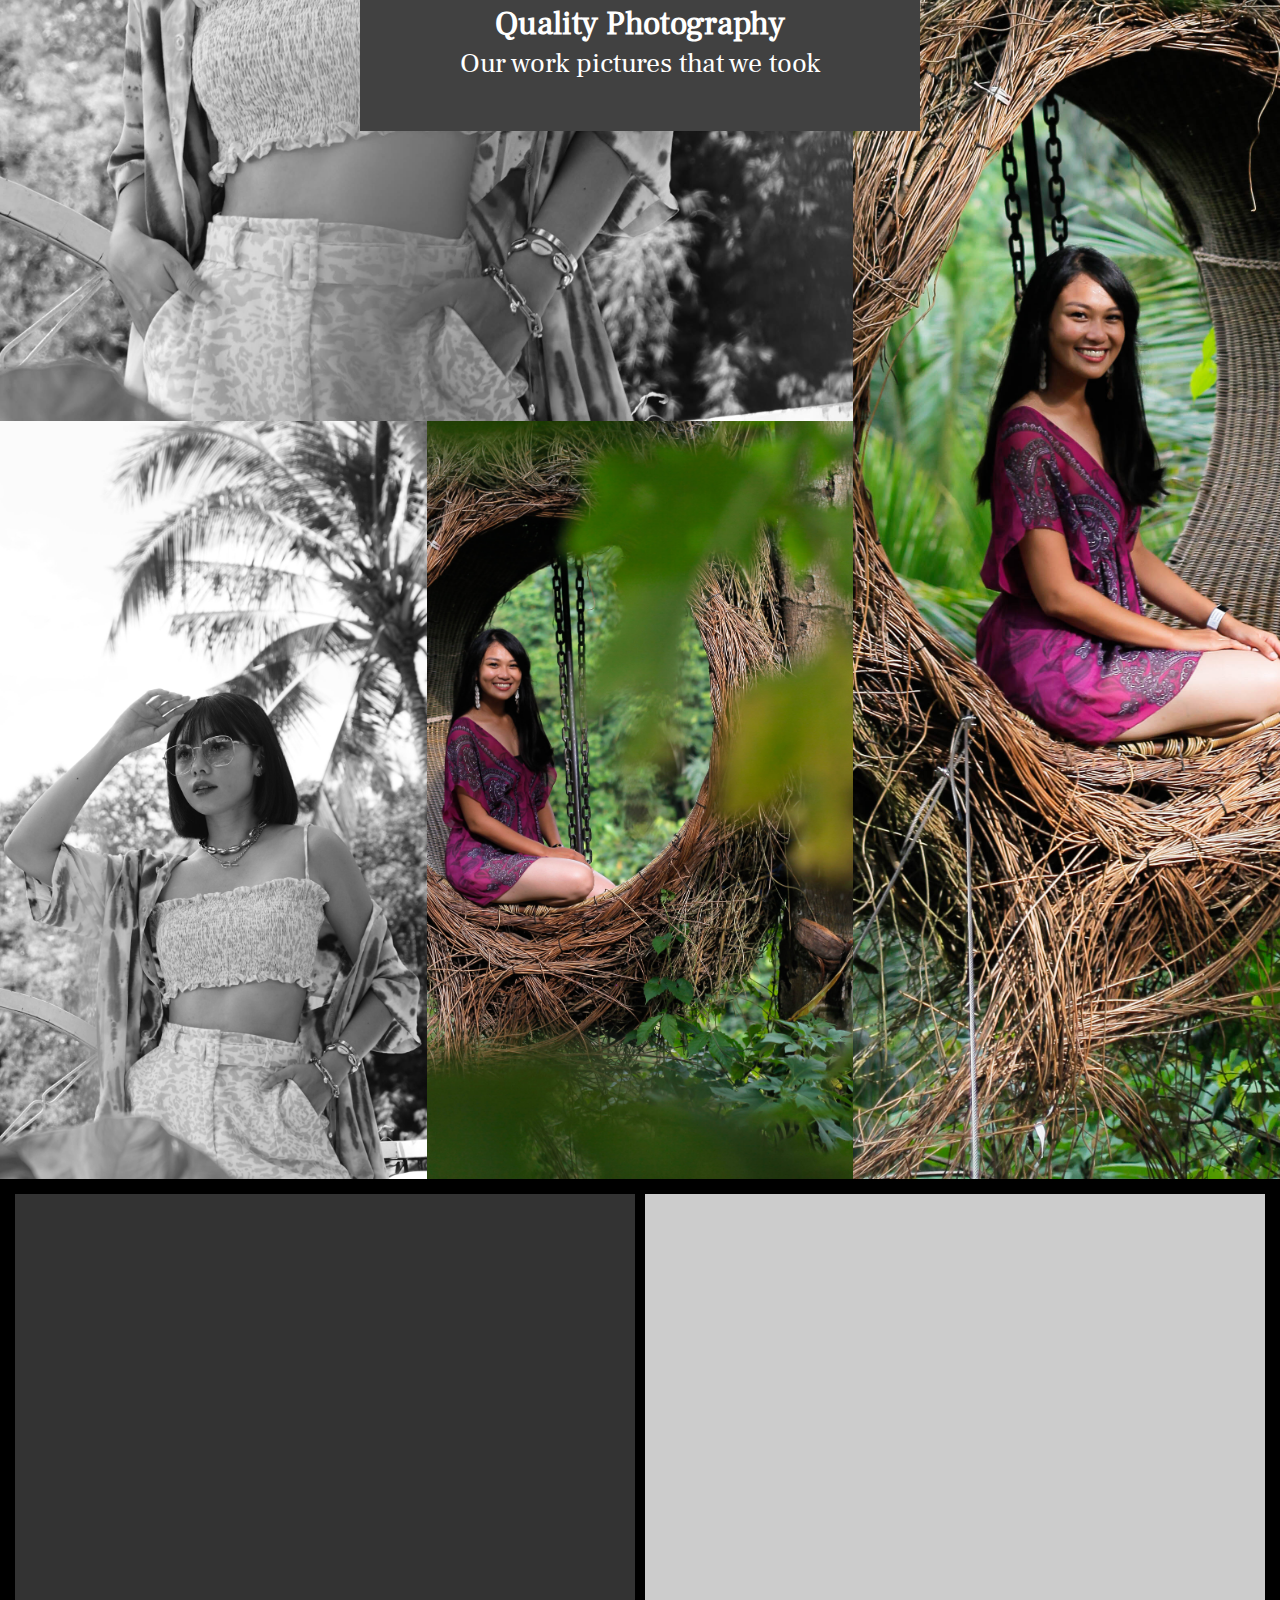
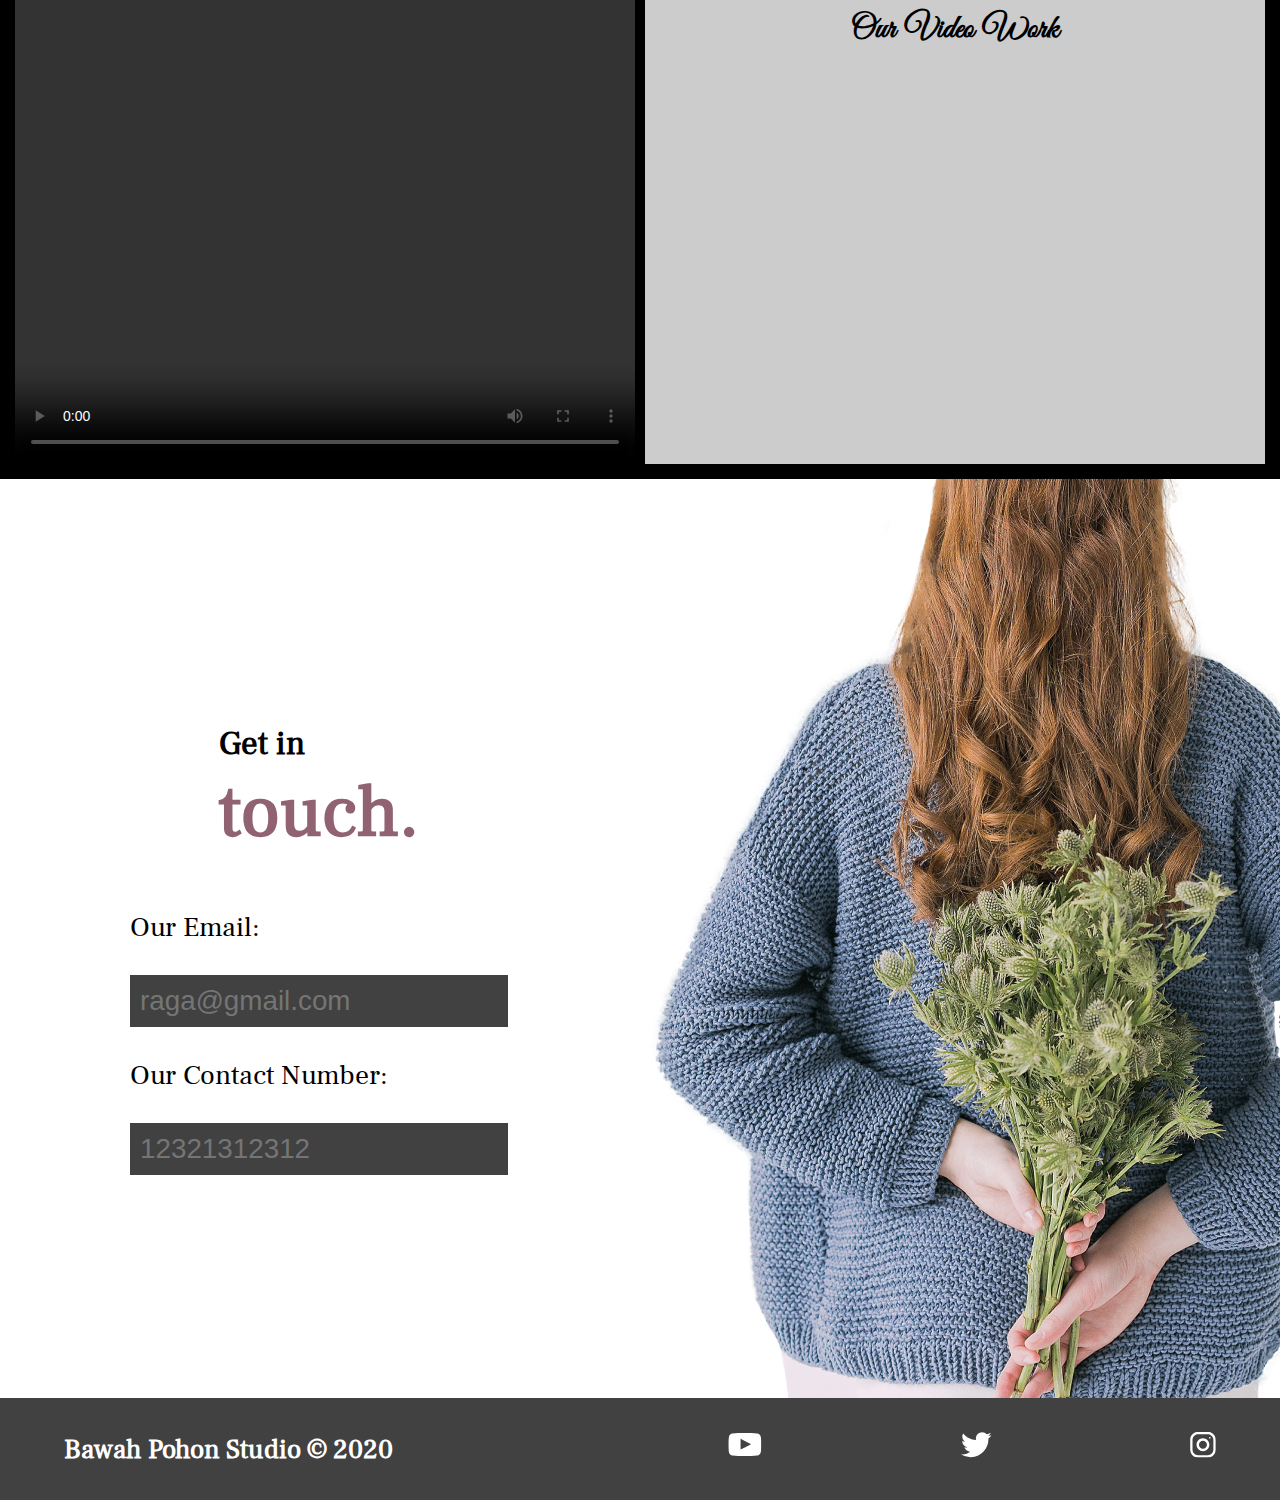
==== commit 01f3ccea: "push" ====
--- a/index.html
+++ b/index.html
@@ -96,9 +96,9 @@
           <p>Our work pictures that we took</p>
         </header>
         <img class="gallery1" src="./img/DSC00355.JPG" alt="1 lady" />
-        <img class="gallery2" src="./img/_MG_8923.JPG" alt="2 lady" />
+        <img class="gallery2" src="./img/IMG_8923.JPG" alt="2 lady" />
         <img class="gallery3" src="./img/DSC00357.JPG" alt="lady in t-shirt" />
-        <img class="gallery4" src="./img/_MG_8919.JPG" alt="lady in jacket" />
+        <img class="gallery4" src="./img/IMG_8919.JPG" alt="lady in jacket" />
       </div>
       <section class="videobox">
         <div class="videogallery">
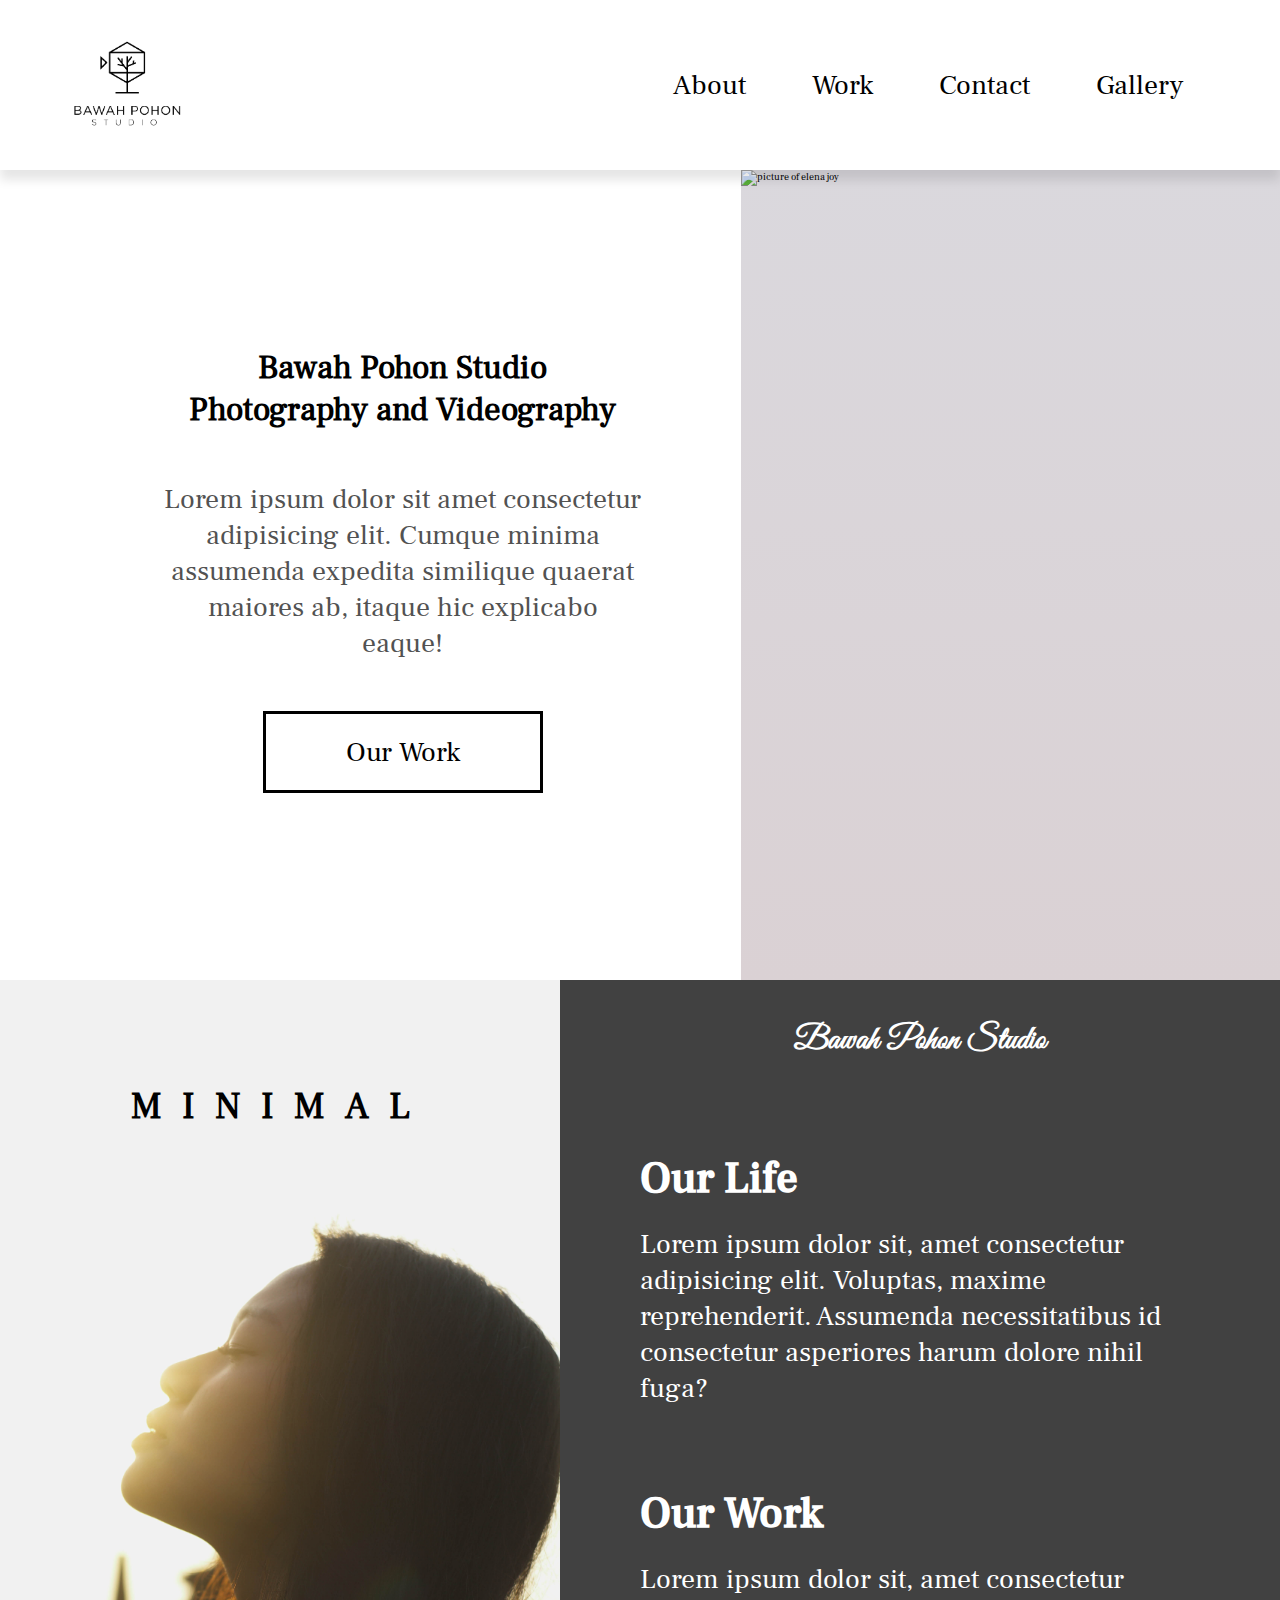
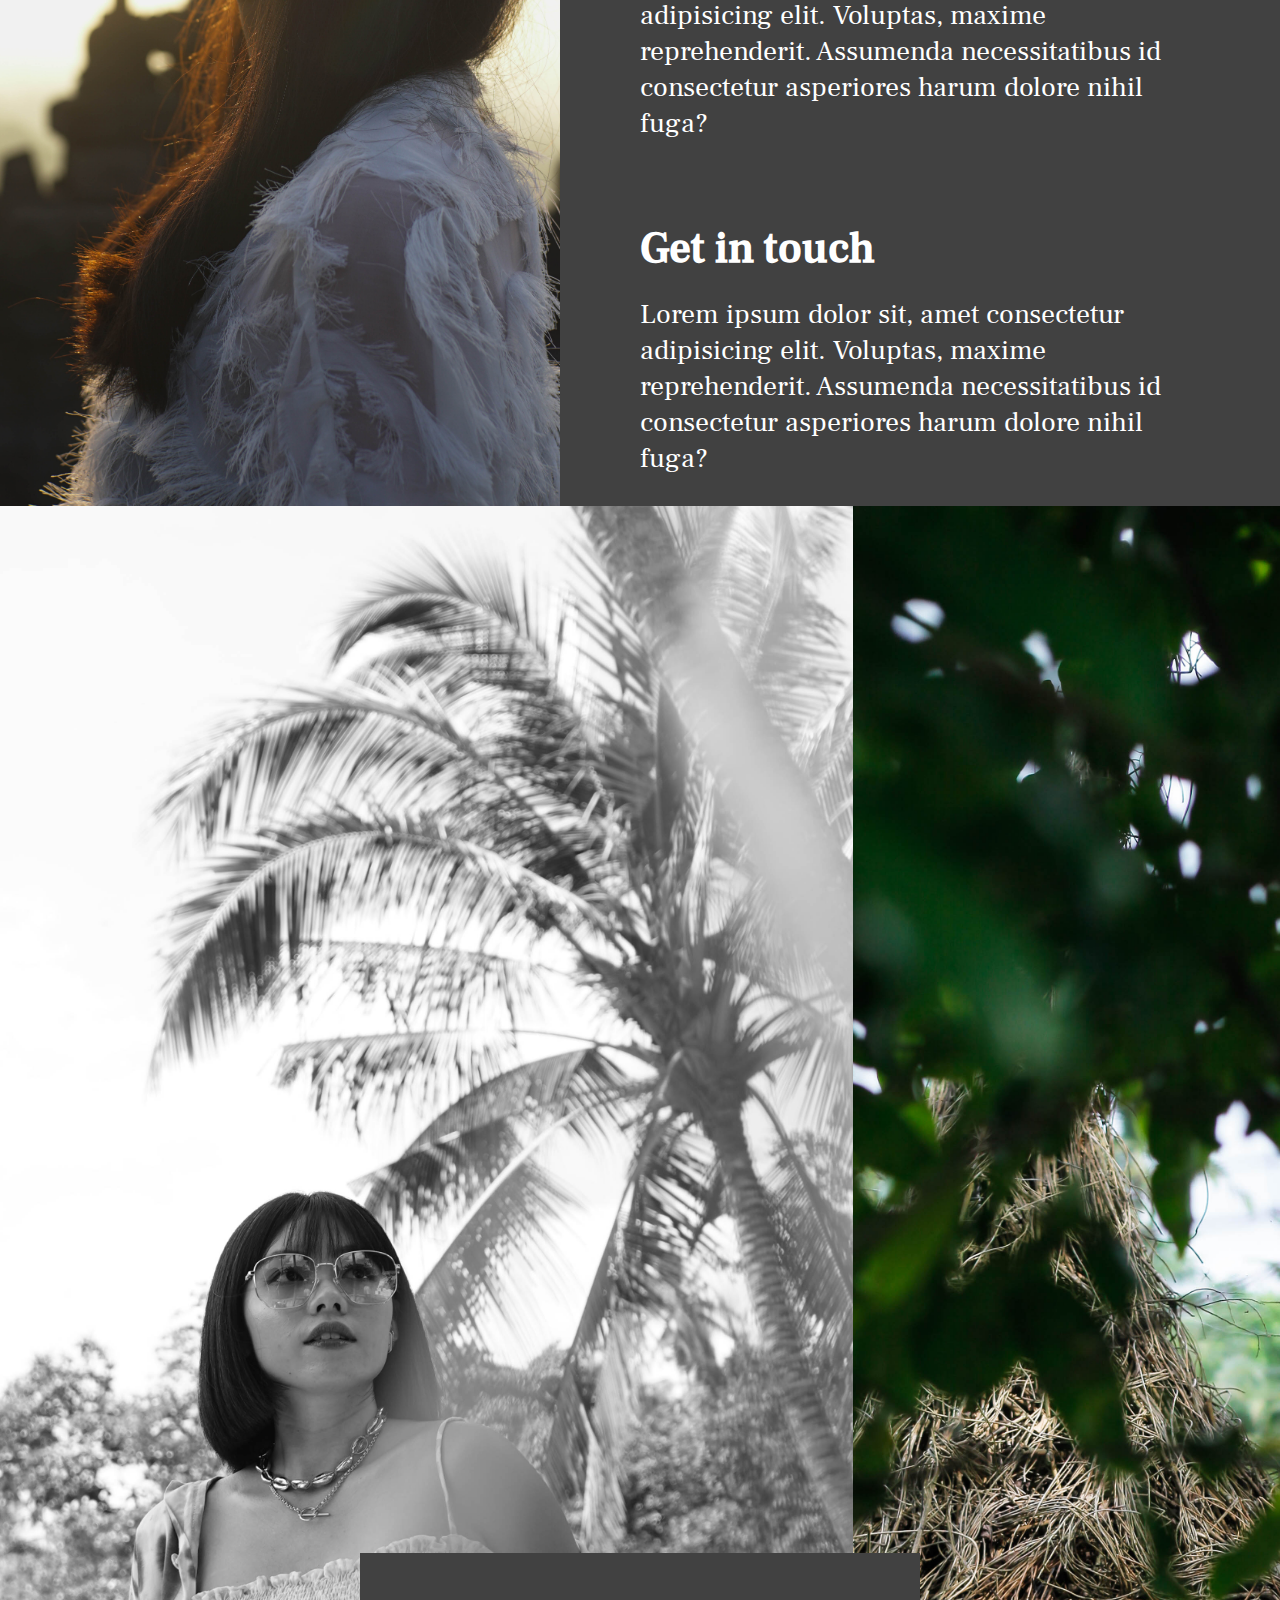
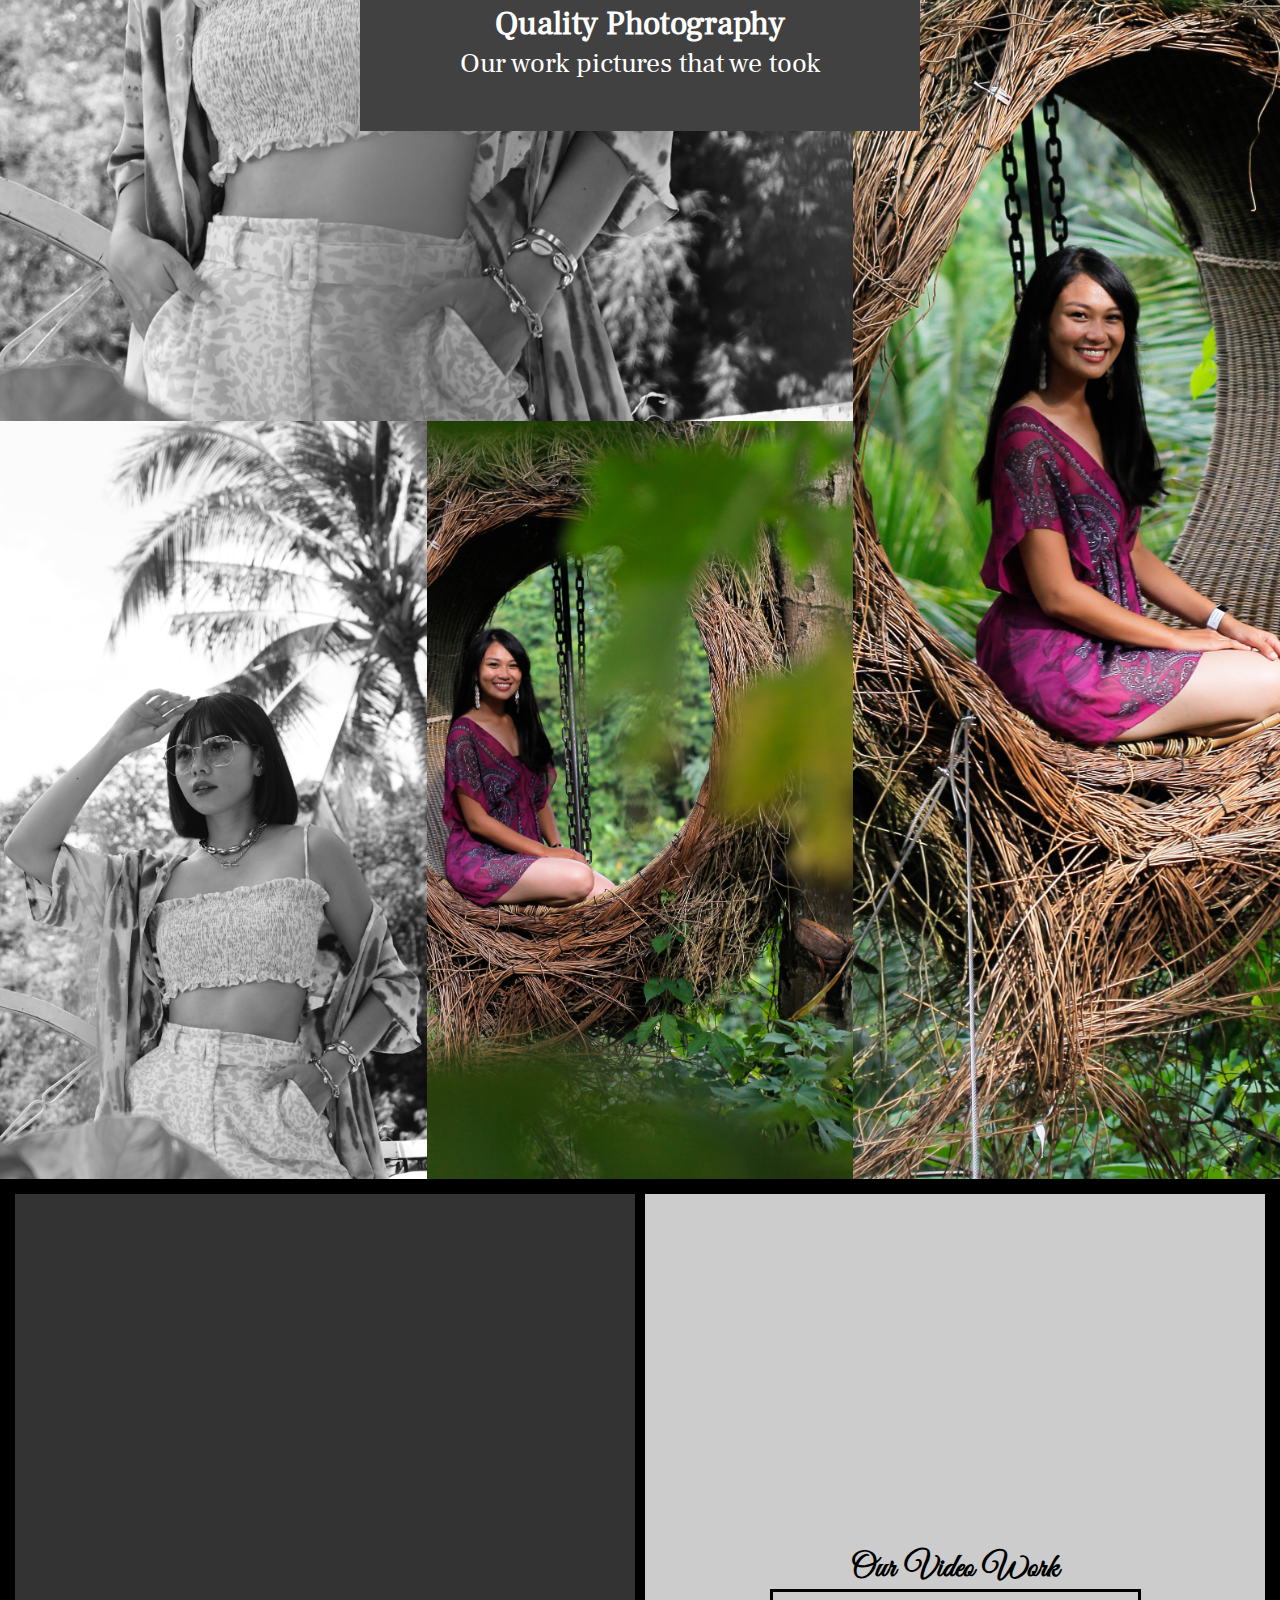
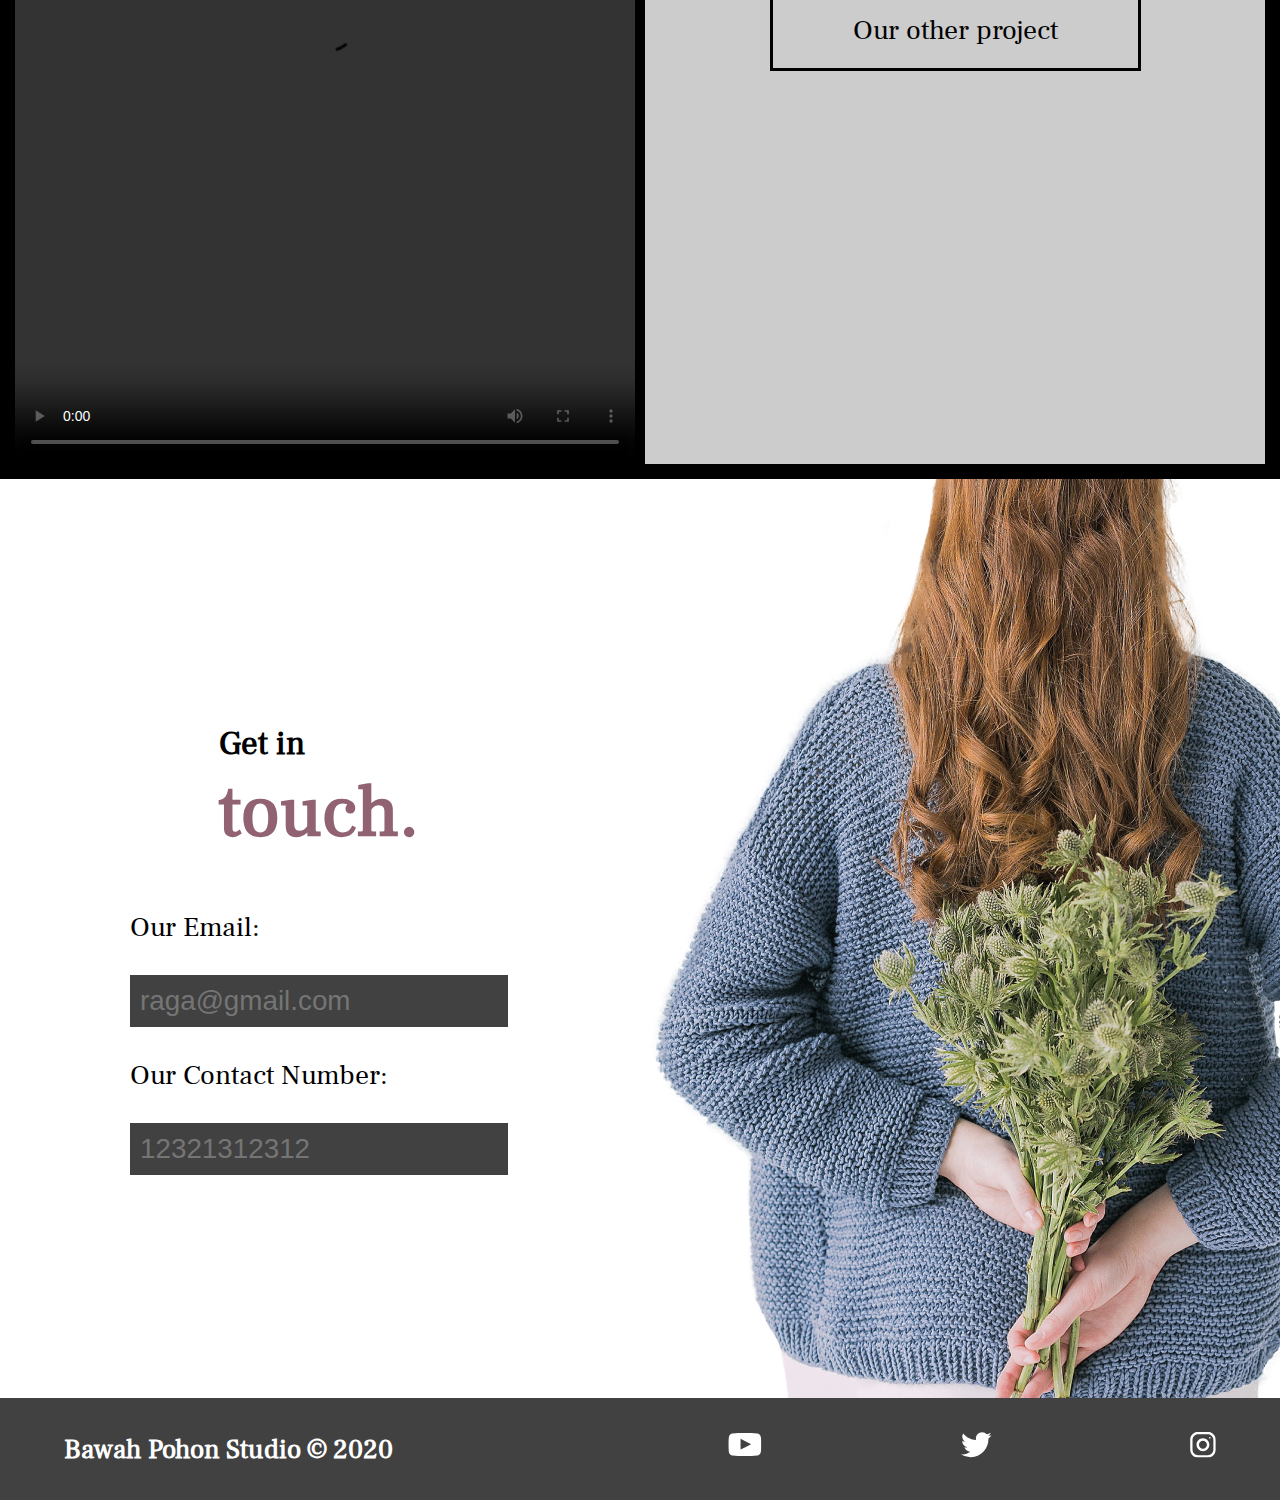
==== commit 9fec4940: "push" ====
--- a/index.html
+++ b/index.html
@@ -108,6 +108,7 @@
         </div>
         <div class="videotext">
           <h2>Our Video Work</h2>
+          <a href="gallery.html">Our other project</a>
         </div>
       </section>
       <section class="contact" id="contact">
@@ -144,7 +145,7 @@
         </li>
       </ul>
     </footer>
-
+    <script src="https://cdnjs.cloudflare.com/ajax/libs/jquery/3.5.1/jquery.min.js"></script>
     <script src="app.js"></script>
   </body>
 </html>
--- a/style.css
+++ b/style.css
@@ -349,6 +349,43 @@
   font-family: "Vibes", sans-serif;
 }
 
+.videotext a{
+  padding: 2rem 8rem;
+  border: 3px solid black;
+  margin-bottom: 4rem;
+}
+
+/*GALLERY SECTION */
+.gallerybox{
+  display: flex;
+  flex-wrap: wrap;
+  border: solid 1rem;
+  min-height: 100vh;
+  display: none;
+}
+.gallerybox iframe{
+width: 100%;
+height: 100%;
+}
+.gallerygallery{
+  background-color:transparent;
+  flex: 1 1 20rem;
+  justify-content: center;
+  border: solid 0.5rem;
+}
+.gallerytext{
+  flex: 1 1 20rem;
+  display: flex;
+  justify-content: center;
+  flex-direction: column;
+  align-items: center;
+  border: solid 0.5rem;
+  background-color: rgba(0, 0, 0, 0.2);
+}
+
+.gallerytext h2{
+  font-family: "Vibes", sans-serif;
+}
 /*CONTACT SECTION */
 
 .contact {
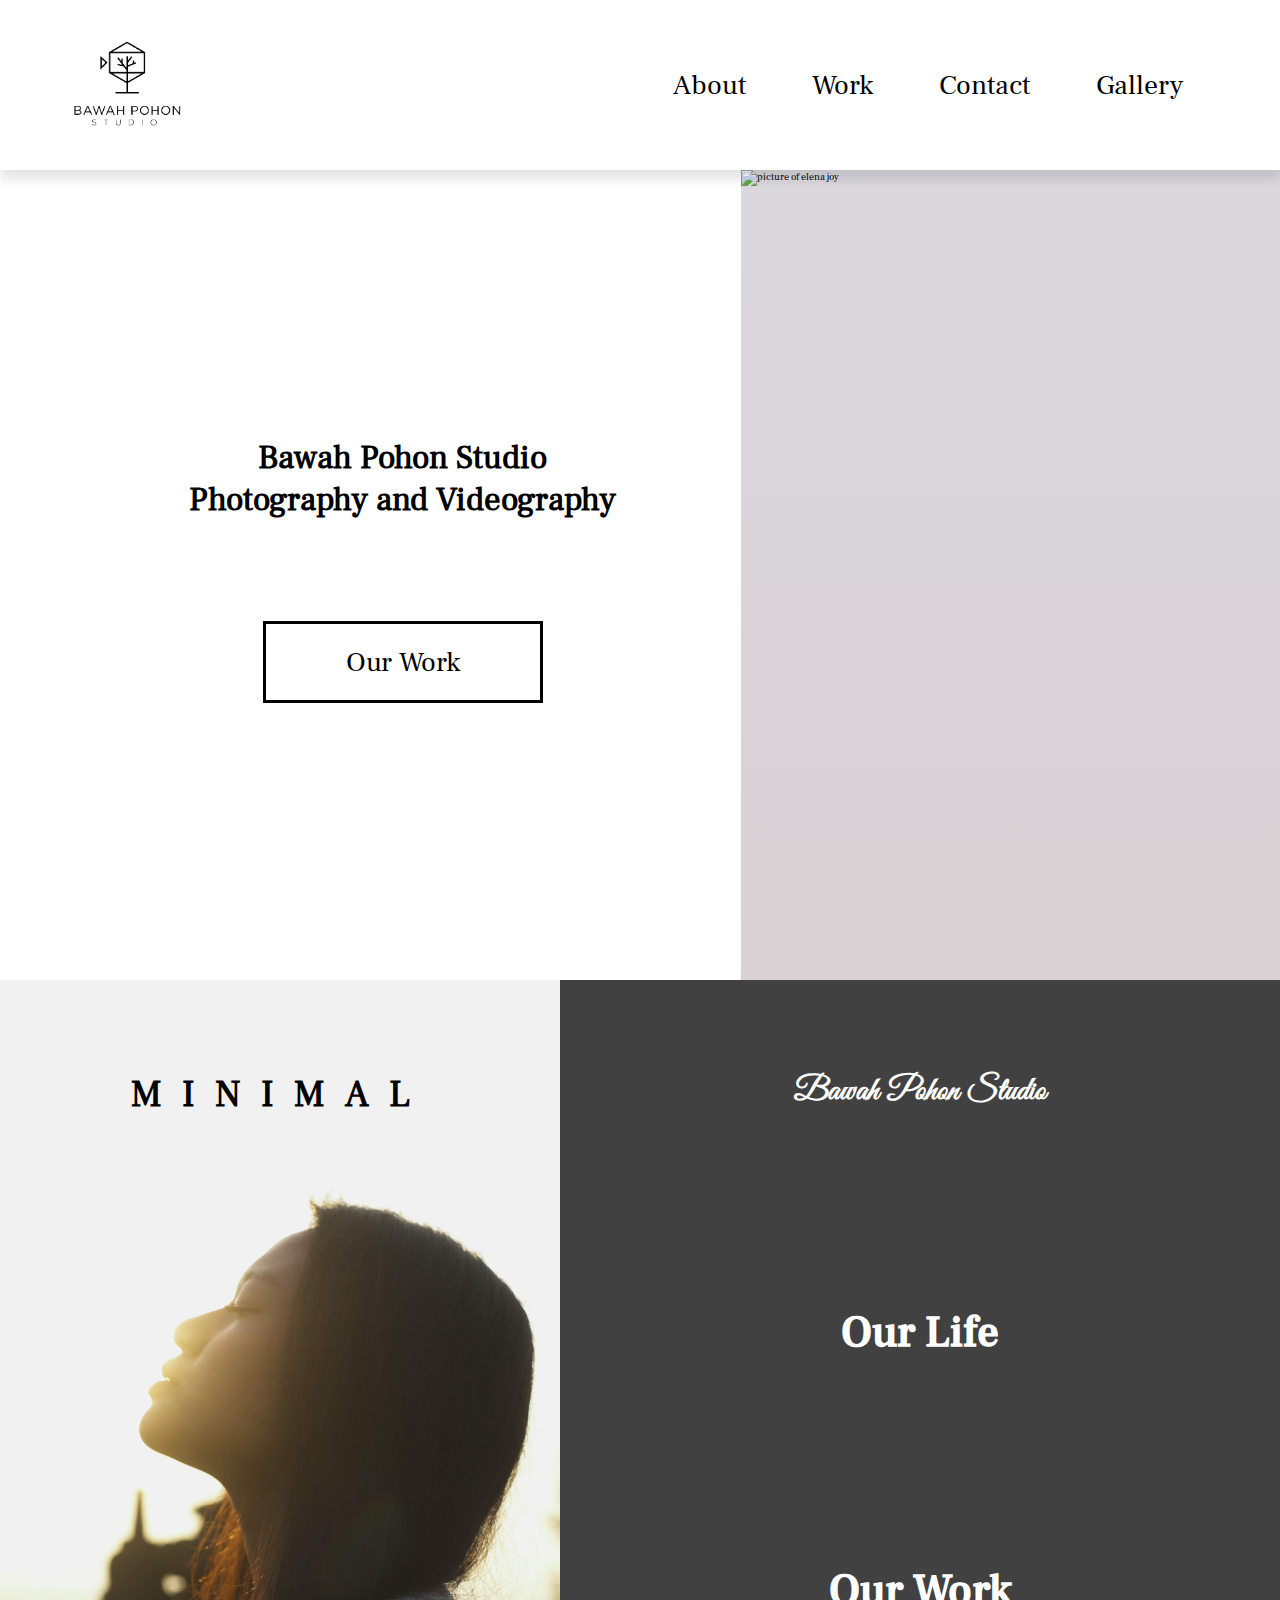
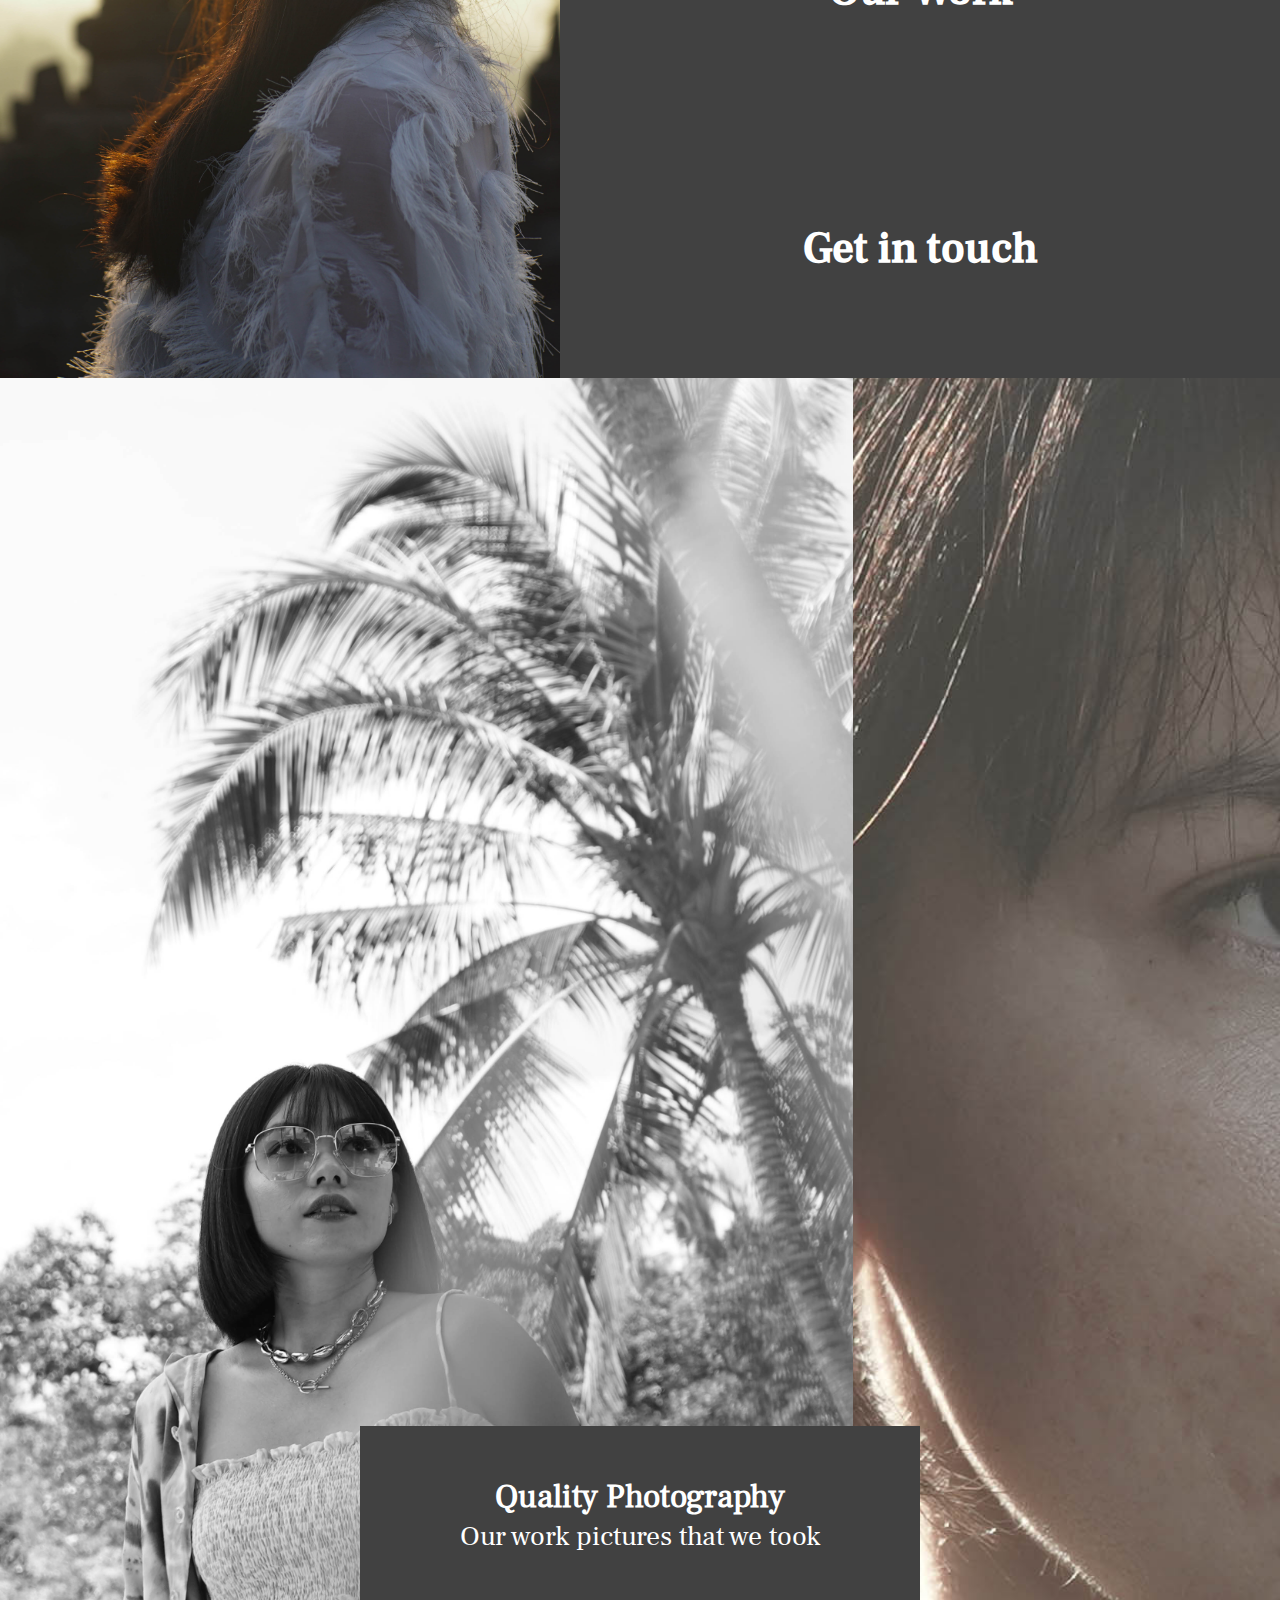
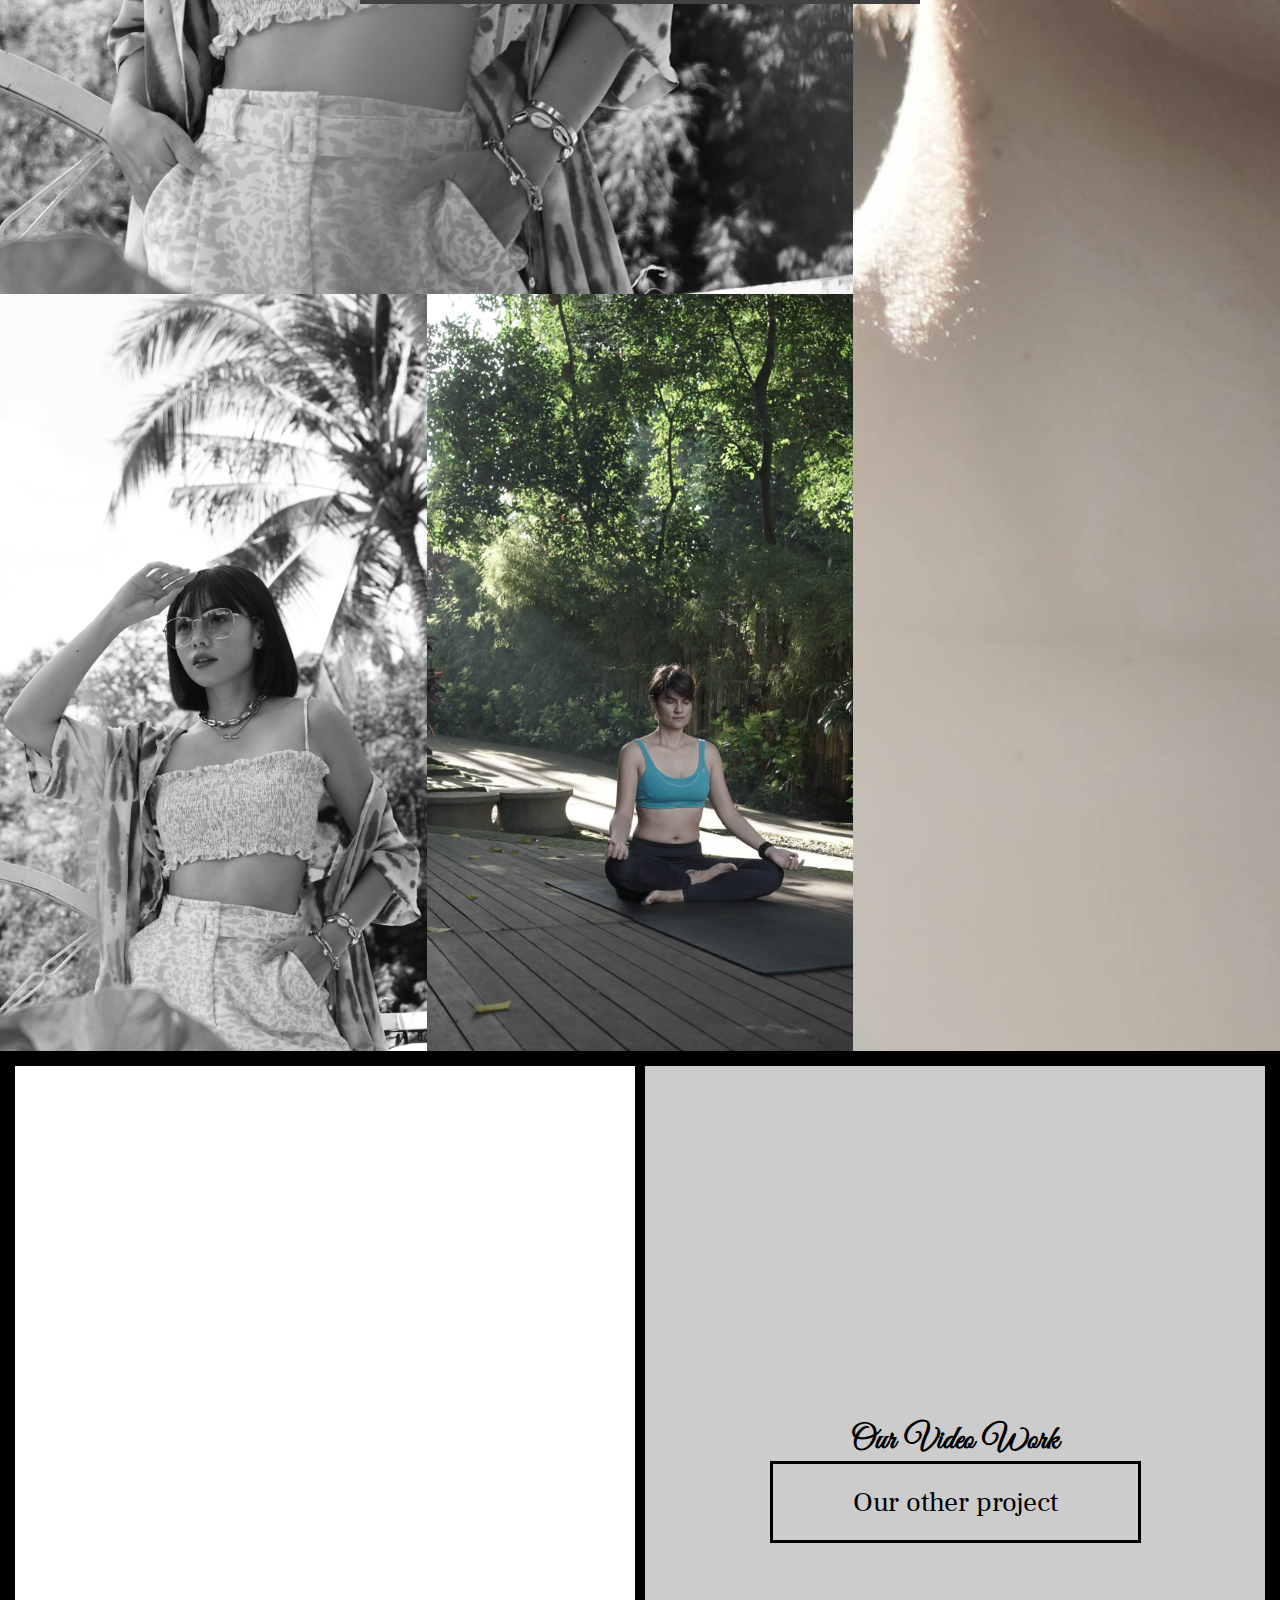
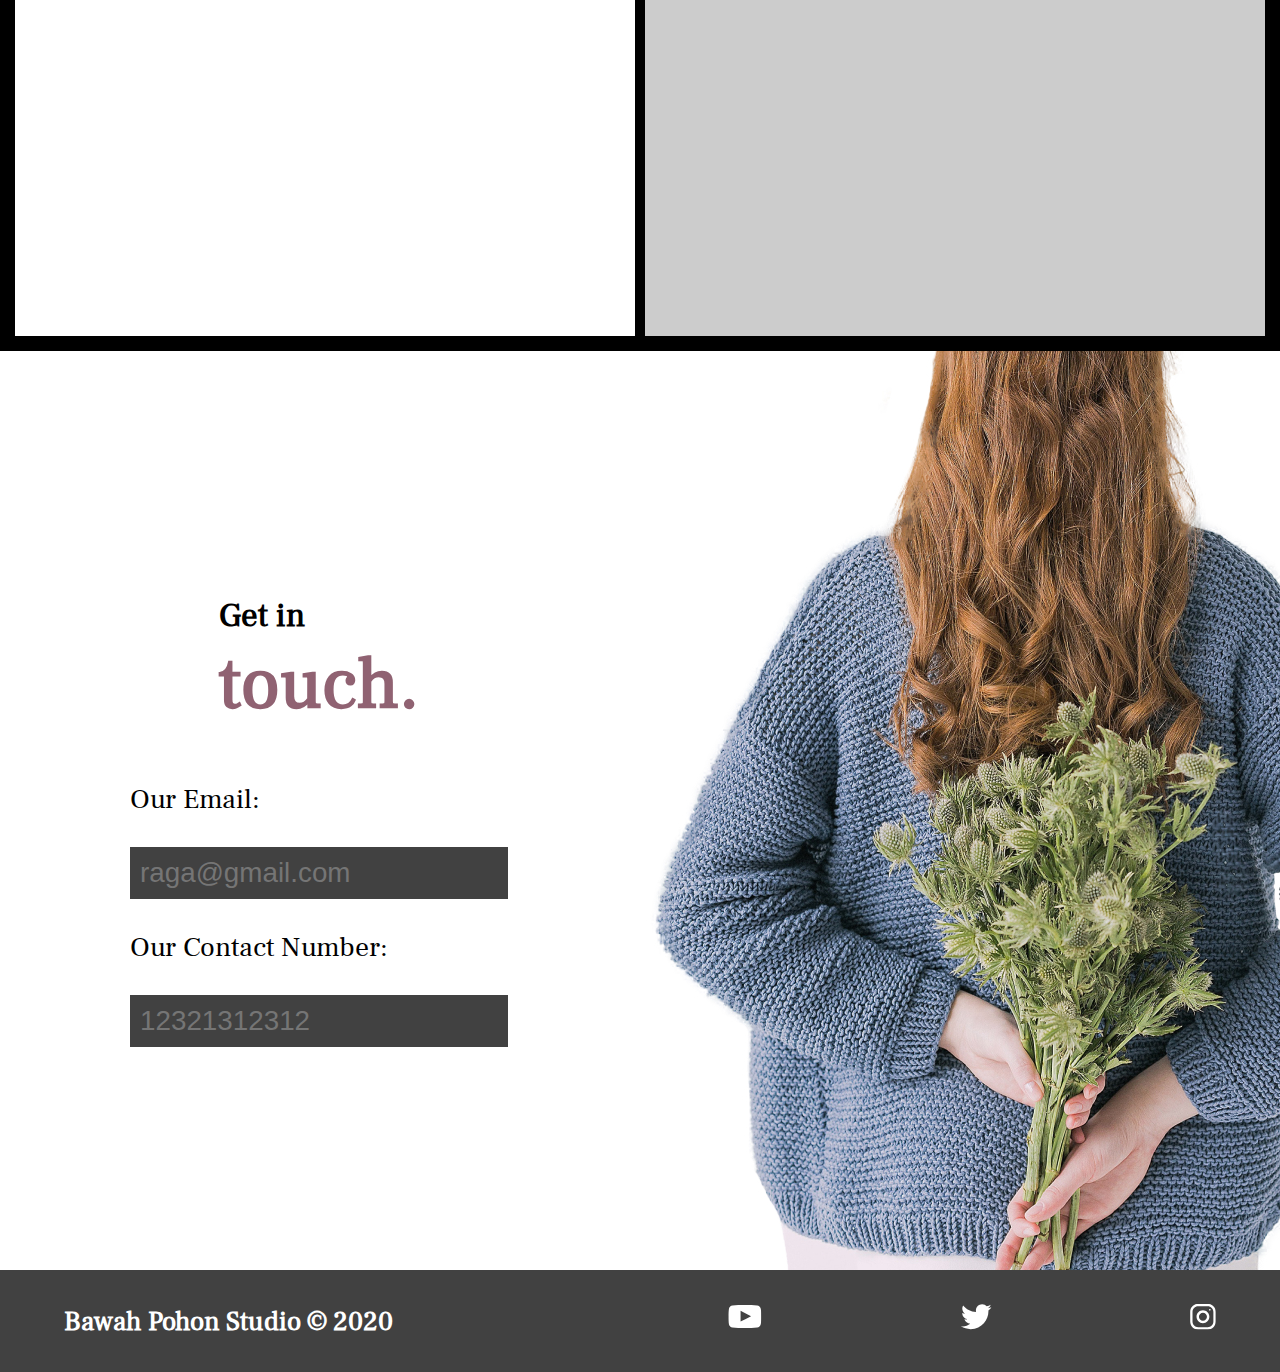
==== commit 87f14ced: "dor" ====
--- a/index.html
+++ b/index.html
@@ -41,9 +41,7 @@
             Photography and Videography
           </h2>
           <p>
-            Lorem ipsum dolor sit amet consectetur adipisicing elit. Cumque
-            minima assumenda expedita similique quaerat maiores ab, itaque hic
-            explicabo eaque!
+           
           </p>
           <a href="#gallery">Our Work</a>
         </div>
@@ -67,25 +65,19 @@
           <div class="about-life">
             <h3>Our Life</h3>
             <p>
-              Lorem ipsum dolor sit, amet consectetur adipisicing elit.
-              Voluptas, maxime reprehenderit. Assumenda necessitatibus id
-              consectetur asperiores harum dolore nihil fuga?
+              
             </p>
           </div>
           <div class="about-work">
             <h3>Our Work</h3>
             <p>
-              Lorem ipsum dolor sit, amet consectetur adipisicing elit.
-              Voluptas, maxime reprehenderit. Assumenda necessitatibus id
-              consectetur asperiores harum dolore nihil fuga?
+          
             </p>
           </div>
           <div class="about-contact">
             <h3>Get in touch</h3>
             <p>
-              Lorem ipsum dolor sit, amet consectetur adipisicing elit.
-              Voluptas, maxime reprehenderit. Assumenda necessitatibus id
-              consectetur asperiores harum dolore nihil fuga?
+             
             </p>
           </div>
         </div>
@@ -96,15 +88,13 @@
           <p>Our work pictures that we took</p>
         </header>
         <img class="gallery1" src="./img/DSC00355.JPG" alt="1 lady" />
-        <img class="gallery2" src="./img/IMG_8923.JPG" alt="2 lady" />
+        <img class="gallery2" src="./img/DSC00083.JPG"alt="2 lady" />
         <img class="gallery3" src="./img/DSC00357.JPG" alt="lady in t-shirt" />
-        <img class="gallery4" src="./img/IMG_8919.JPG" alt="lady in jacket" />
+        <img class="gallery4" src="./img/DSC00098.JPG" alt="lady in jacket" />
       </div>
       <section class="videobox">
         <div class="videogallery">
-          <video width="auto" controls="">
-            <source src="./img/BOROBUDUR.mp4" type="video/mp4"></video>
-          </video>
+          <iframe width=100%  src="https://www.youtube.com/embed/4LokUrgBUYs" frameborder="0" allow="accelerometer; autoplay; encrypted-media; gyroscope; picture-in-picture" allowfullscreen></iframe>
         </div>
         <div class="videotext">
           <h2>Our Video Work</h2>
@@ -131,7 +121,7 @@
       <h4>Bawah Pohon Studio &copy; 2020</h4>
       <ul>
         <li>
-          <a href="#"
+          <a href="https://www.youtube.com/channel/UCsgFkLsvzw0oMl4gymZ3kNg"
             ><img src="./img/youtube-symbol 1.svg" alt="youtube-social-media"
           /></a>
         </li>
--- a/style.css
+++ b/style.css
@@ -325,7 +325,7 @@
   border: solid 1rem;
   min-height: 100vh;
 }
-.videobox video{
+.videobox iframe{
 width: 100%;
 height: 100%;
 }
@@ -356,24 +356,36 @@
 }
 
 /*GALLERY SECTION */
-.gallerybox{
+.gallerybox,
+.gallerybox1,
+.gallerybox2,
+.gallerybox3{
   display: flex;
   flex-wrap: wrap;
   border: solid 1rem;
   min-height: 100vh;
   display: none;
 }
-.gallerybox iframe{
+.gallerybox iframe,
+.gallerybox1 iframe,
+.gallerybox2 iframe,
+.gallerybox3 iframe{
 width: 100%;
 height: 100%;
 }
-.gallerygallery{
+.gallerygallery,
+.gallerygallery1,
+.gallerygallery2,
+.gallerygallery3{
   background-color:transparent;
   flex: 1 1 20rem;
   justify-content: center;
   border: solid 0.5rem;
 }
-.gallerytext{
+.gallerytext,
+.gallerytext1,
+.gallerytext2,
+.gallerytext3{
   flex: 1 1 20rem;
   display: flex;
   justify-content: center;
@@ -383,7 +395,10 @@
   background-color: rgba(0, 0, 0, 0.2);
 }
 
-.gallerytext h2{
+.gallerytext h2,
+.gallerytext1 h2,
+.gallerytext2 h2,
+.gallerytext3 h2{
   font-family: "Vibes", sans-serif;
 }
 /*CONTACT SECTION */
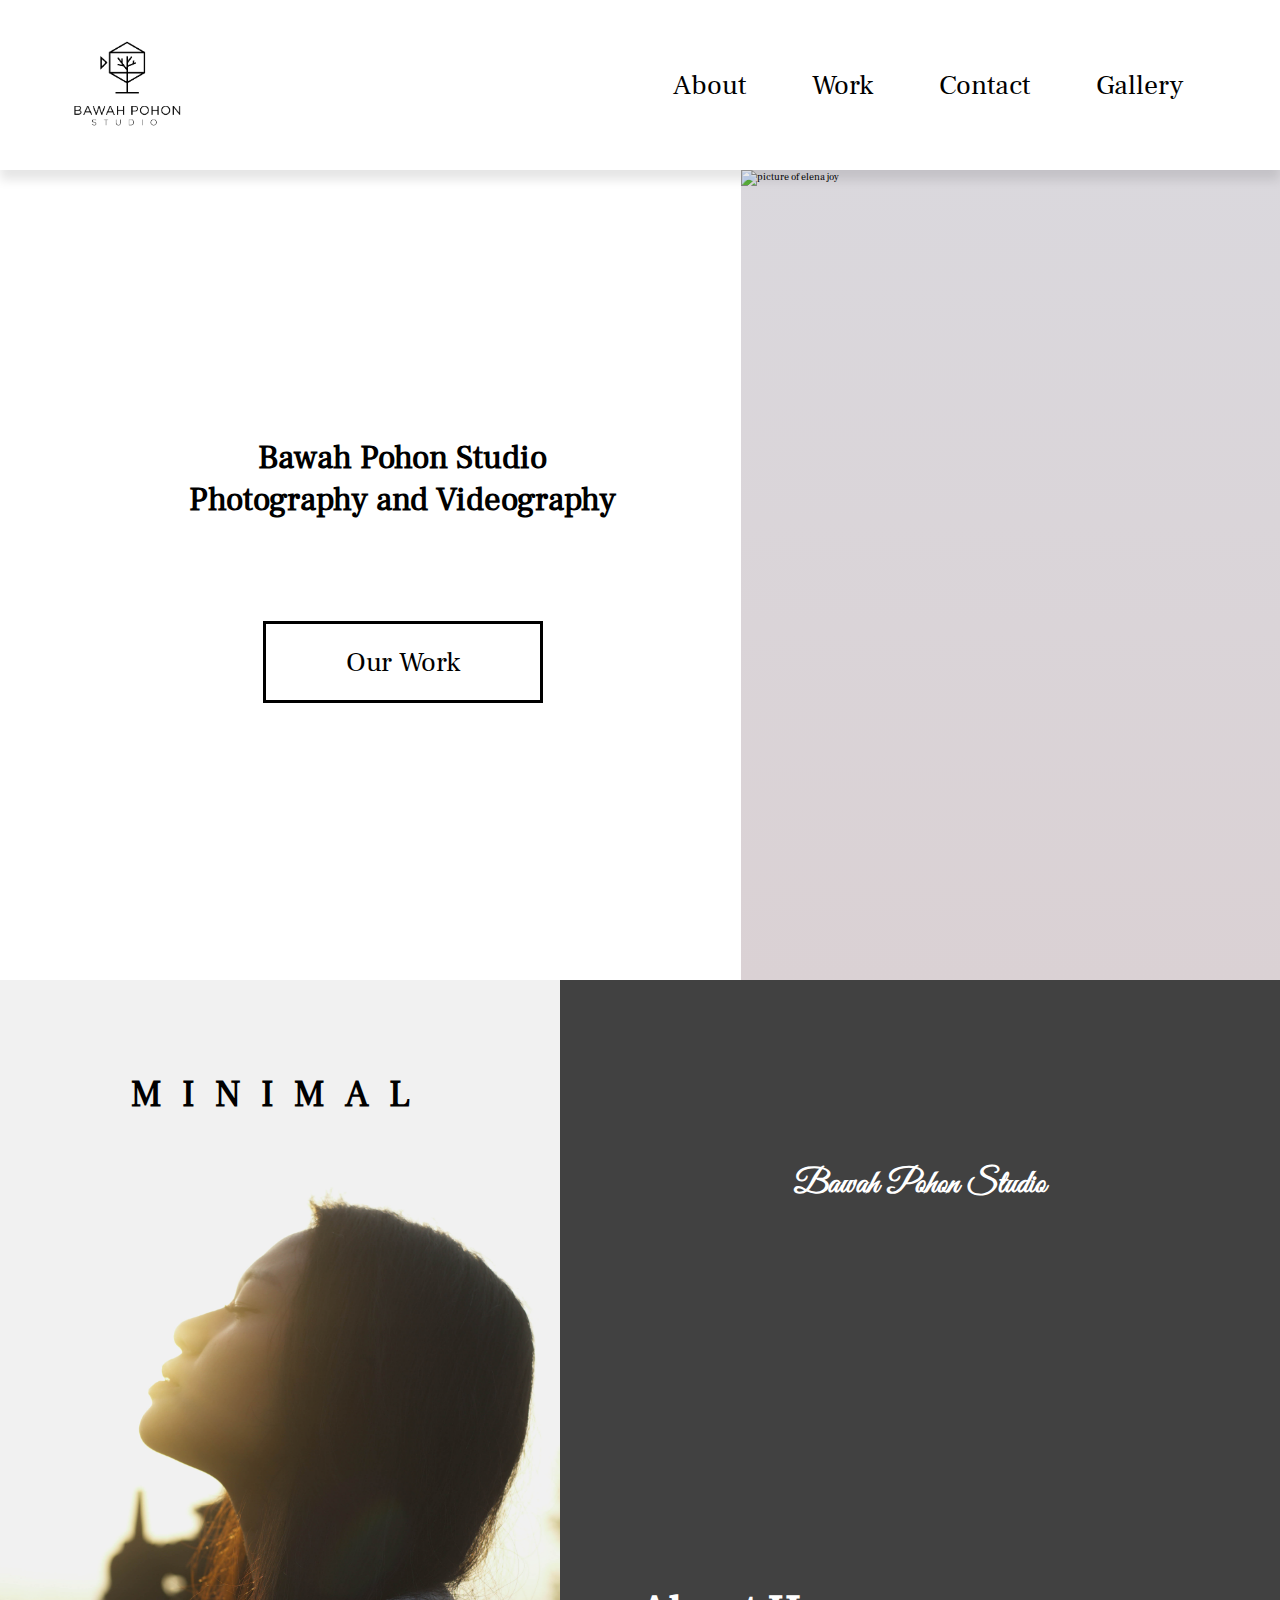
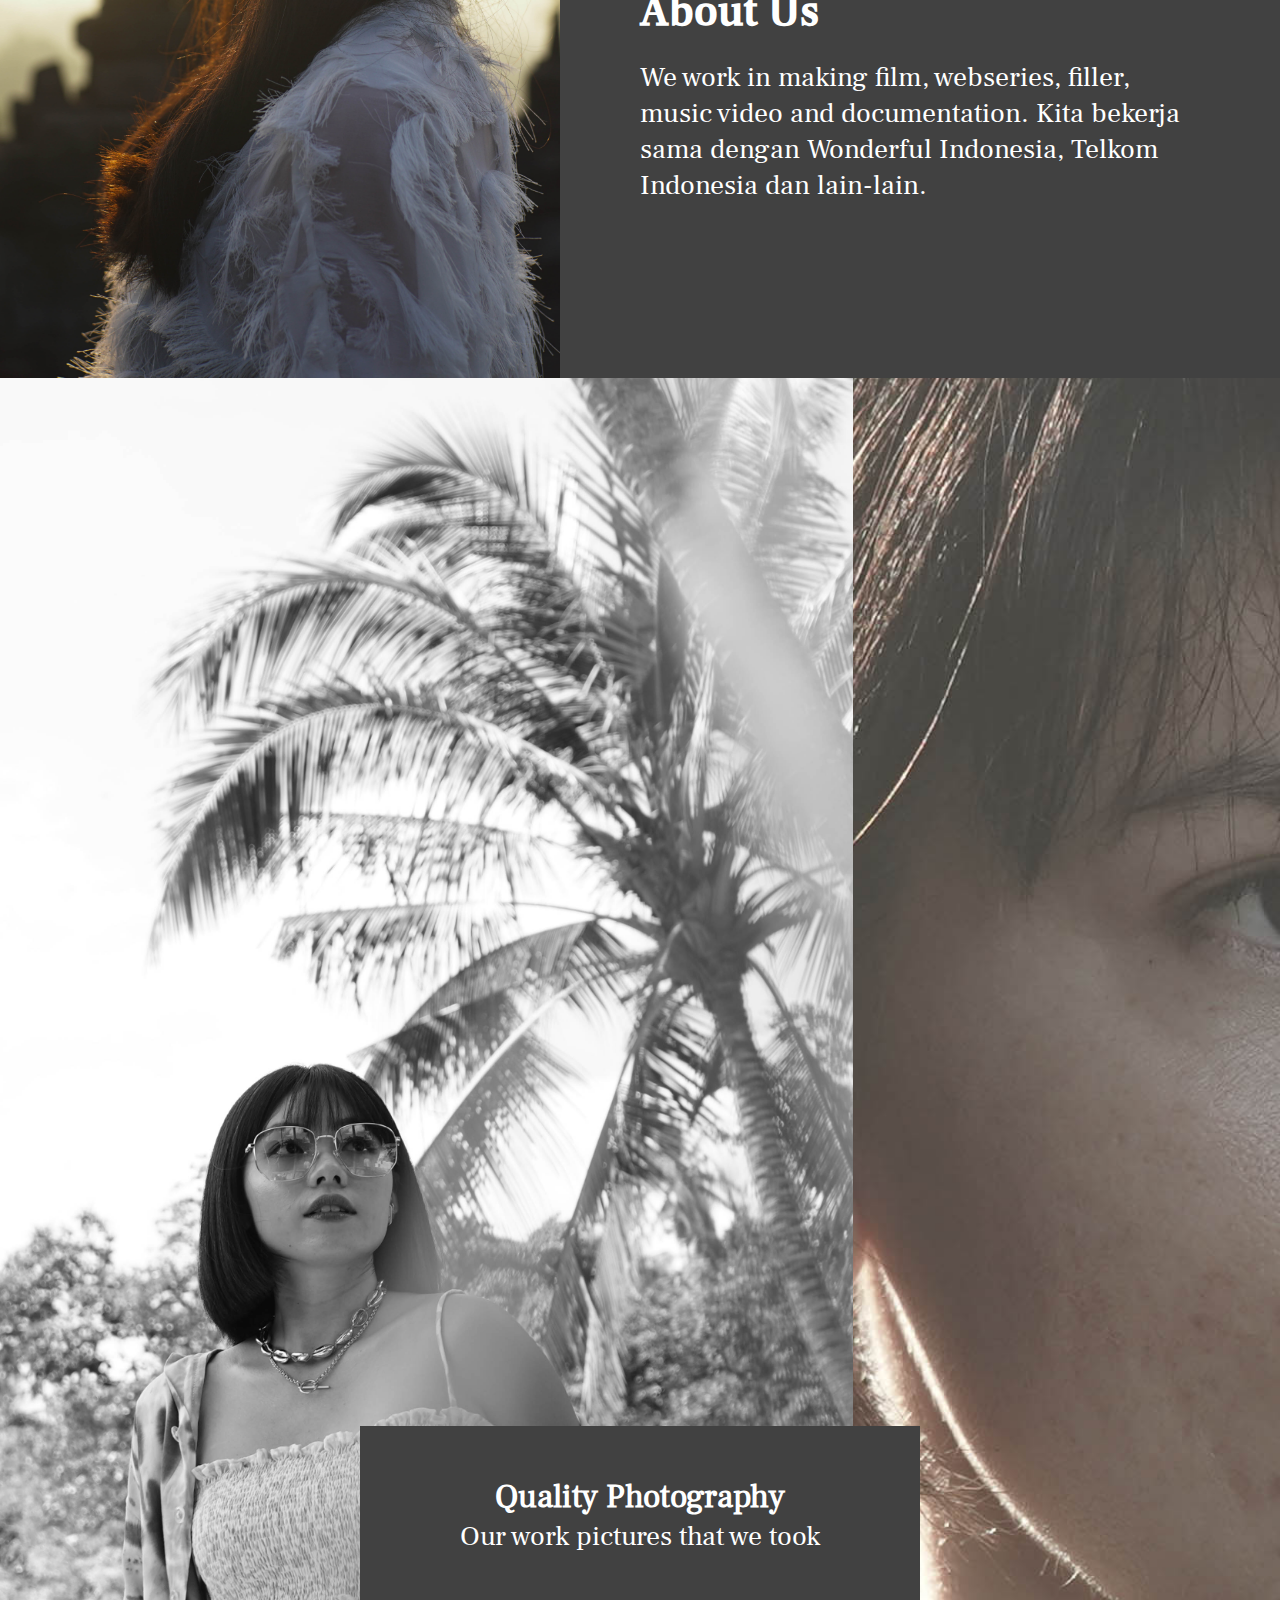
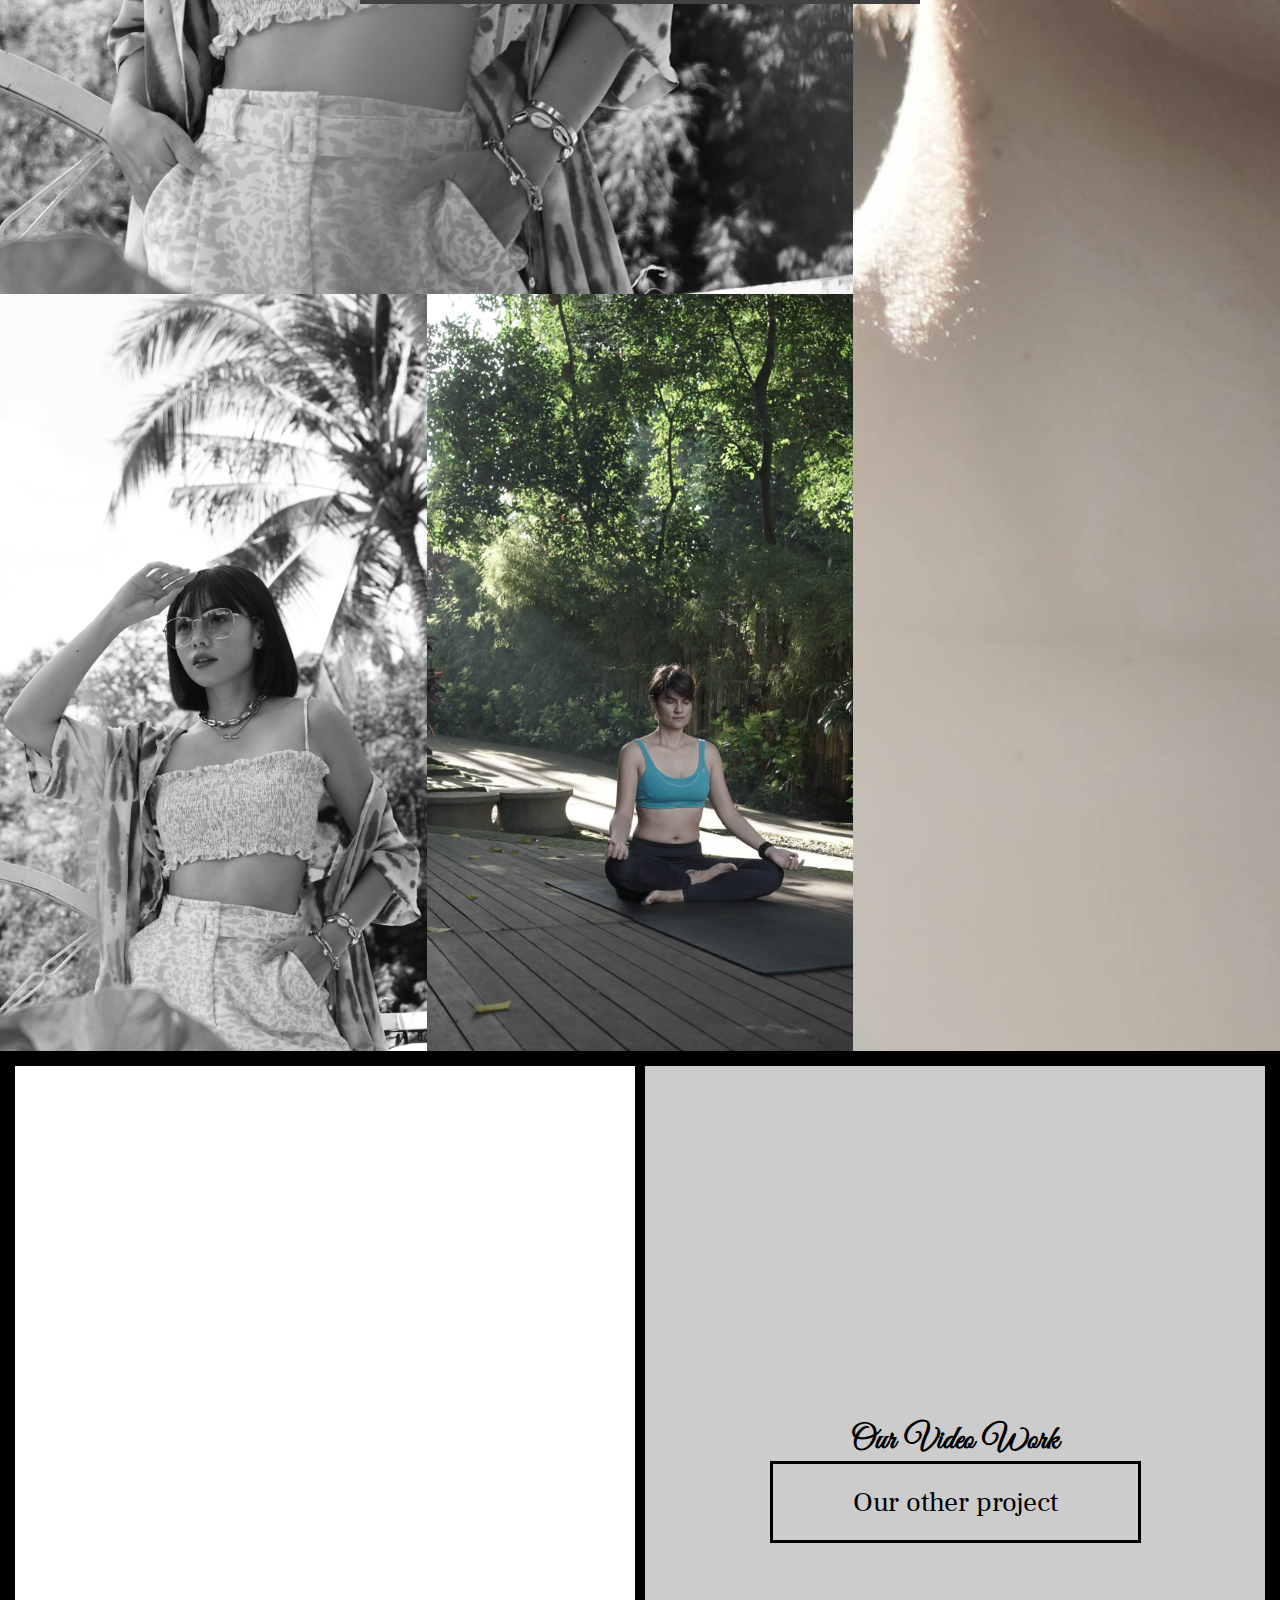
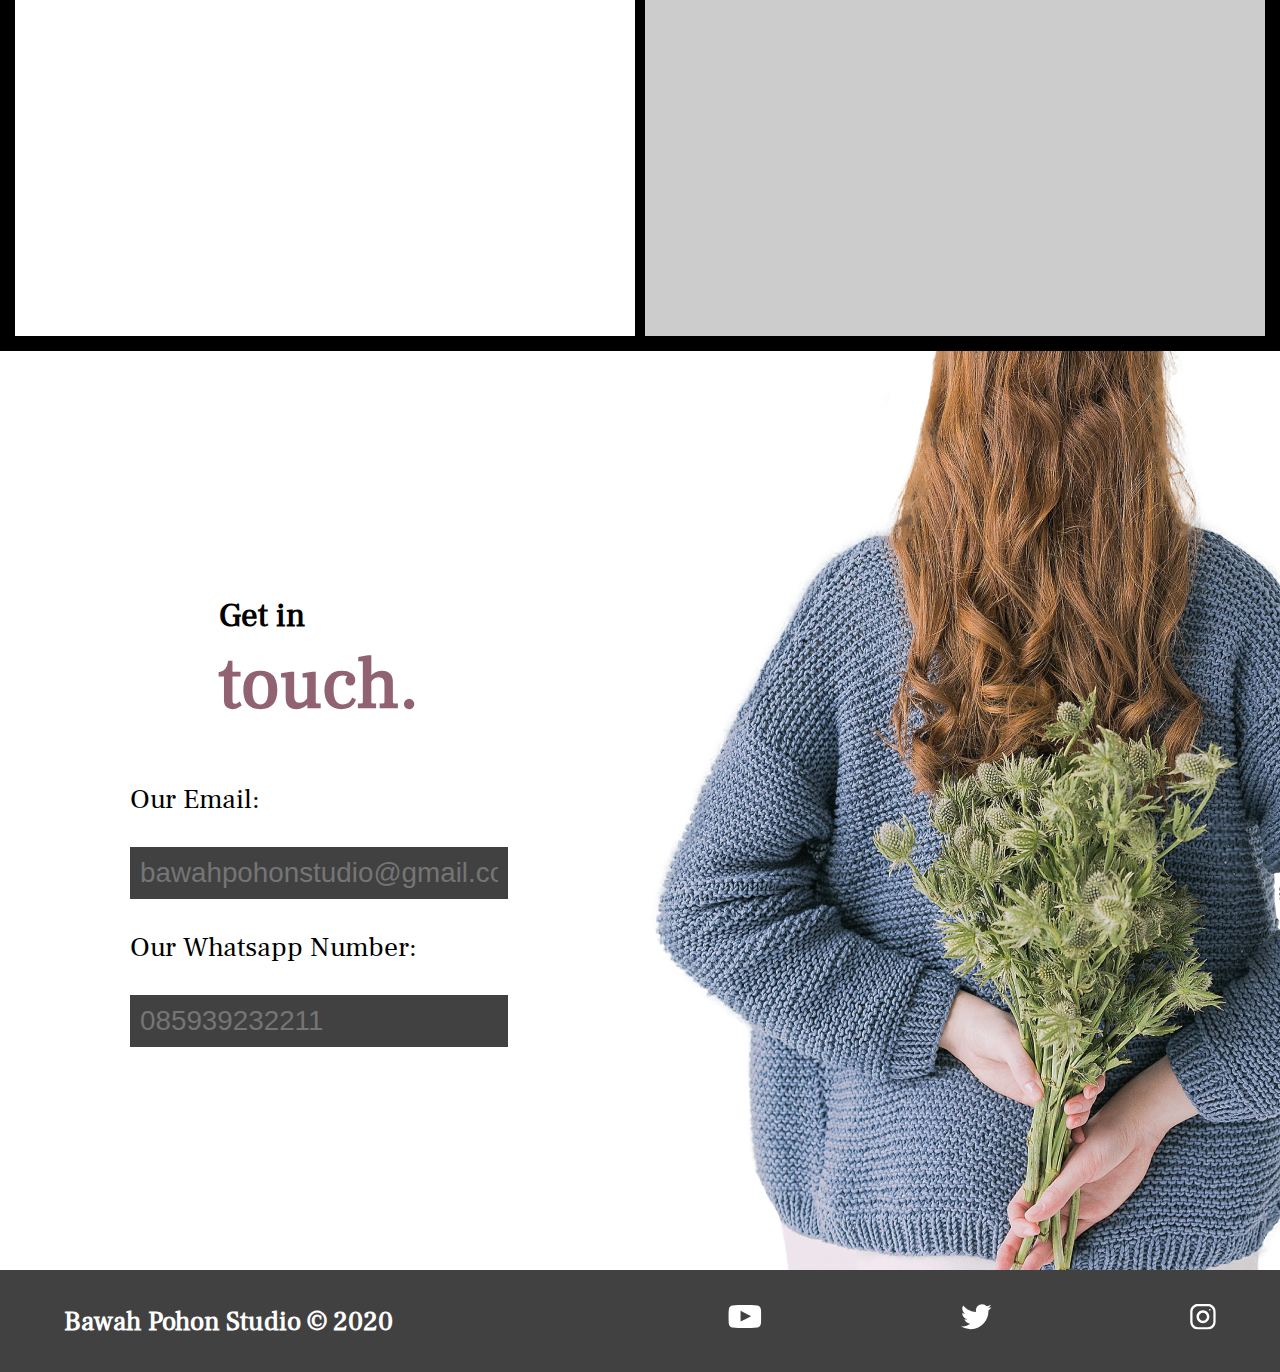
==== commit 1e2800e3: "Update index.html" ====
--- a/index.html
+++ b/index.html
@@ -6,7 +6,7 @@
     <meta http-equiv="X-UA-Compatible" content="ie=edge" />
     <meta
       name="description"
-      content="Professional Photographer available for weddings and special events."
+      content="Profesional photograper and videographer"
     />
     <meta name="robots" content="index,follow" />
     <link rel="stylesheet" href="./style.css" />
@@ -63,23 +63,13 @@
         <div class="about-text flex" id="work">
           <h2>Bawah Pohon Studio</h2>
           <div class="about-life">
-            <h3>Our Life</h3>
+            <h3>About Us</h3>
             <p>
-              
+              We work in making film, webseries, filler, music video and documentation.
+              Kita bekerja sama dengan Wonderful Indonesia, Telkom Indonesia dan lain-lain.
             </p>
           </div>
-          <div class="about-work">
-            <h3>Our Work</h3>
-            <p>
-          
-            </p>
-          </div>
-          <div class="about-contact">
-            <h3>Get in touch</h3>
-            <p>
-             
-            </p>
-          </div>
+         
         </div>
       </section>
       <div class="gallery" id="gallery">
@@ -109,9 +99,9 @@
           </h2>
           <form>
             <label for="email">Our Email:</label>
-            <input type="email" id="email" placeholder="raga@gmail.com" readonly />
-            <label for="contactnumber">Our Contact Number:</label>
-            <input type="text" id="email" placeholder="12321312312" readonly />
+            <input type="email" id="email" placeholder="bawahpohonstudio@gmail.com" readonly />
+            <label for="contactnumber">Our Whatsapp Number:</label>
+            <input type="text" id="email" placeholder="085939232211" readonly />
           </form>
         </div>
         <img src="./img/contact-image.jpg" alt="elena-joy" />
